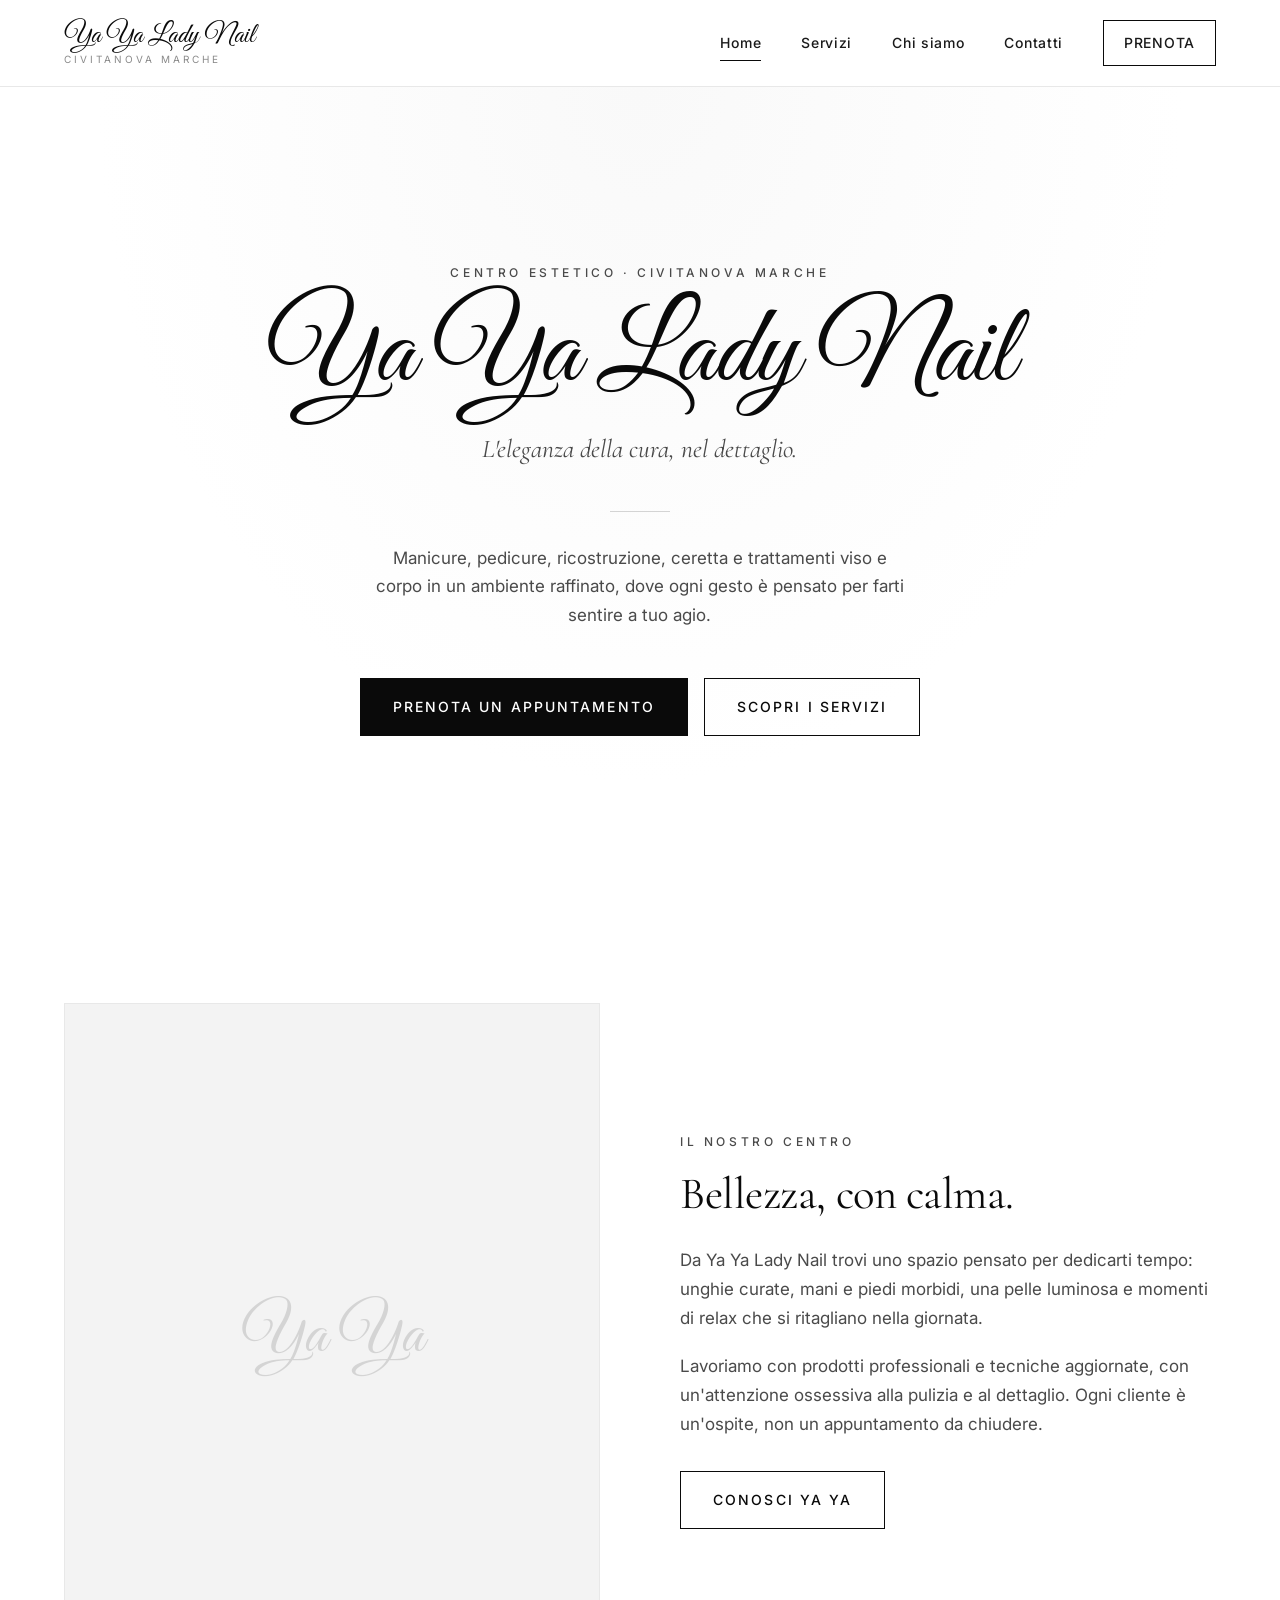
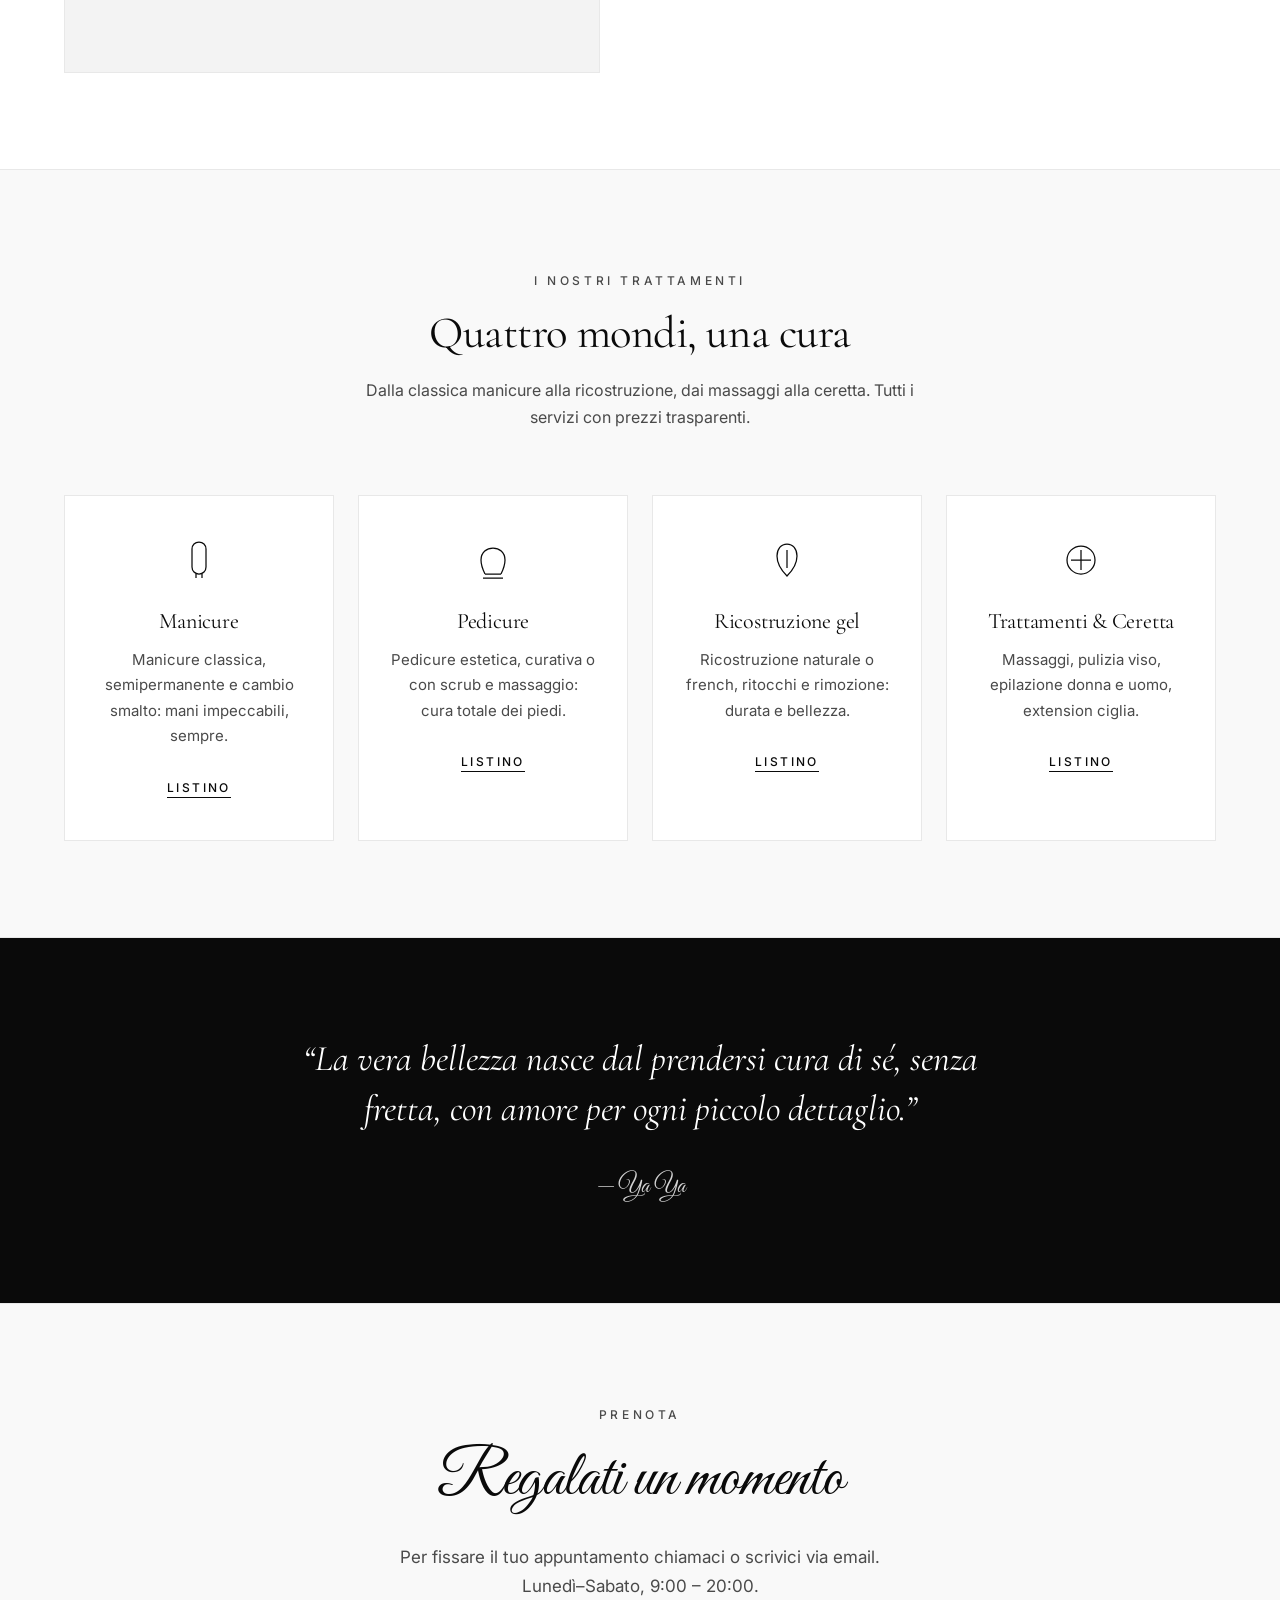
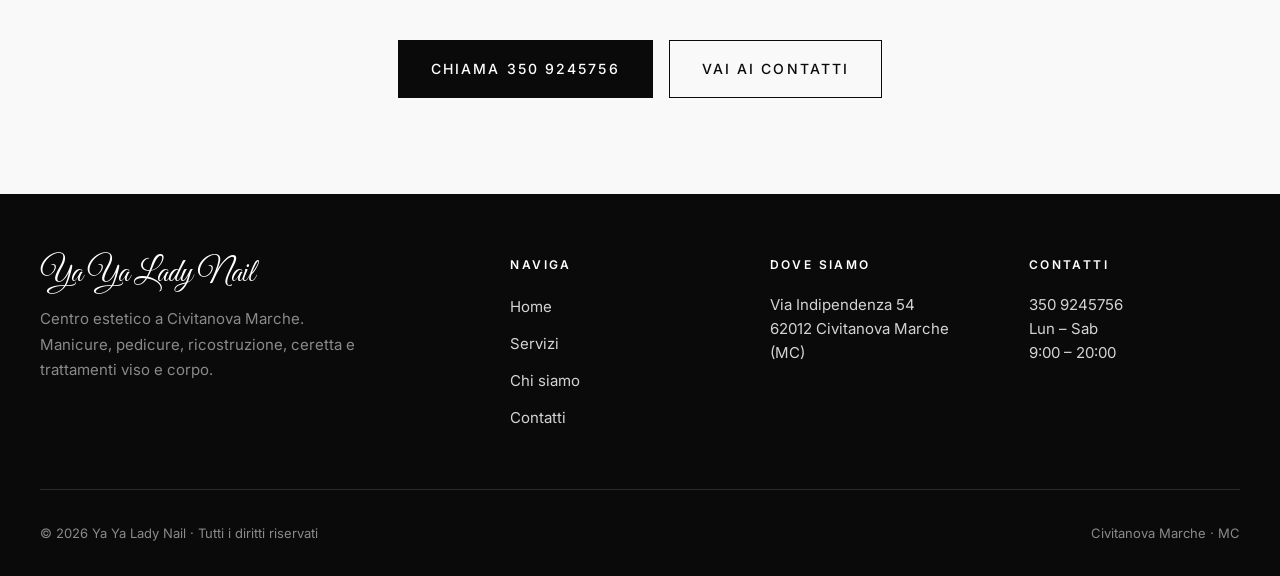
==== yaya/index.html @ e6fd6ee5 "feat: add YaYa Lady Nail multi-page beauty salon website Multi-page site (Home, Servizi, Chi siamo, " ====
<!DOCTYPE html>
<html lang="it">
<head>
<meta charset="UTF-8" />
<meta name="viewport" content="width=device-width, initial-scale=1.0" />
<title>YaYa Lady Nail — Centro Estetico a Civitanova Marche</title>
<meta name="description" content="YaYa Lady Nail è il centro estetico a Civitanova Marche per manicure, pedicure, ricostruzione gel, ceretta e trattamenti viso e corpo. Atmosfera elegante, attenzione ai dettagli." />
<meta name="theme-color" content="#0a0a0a" />
<link rel="preconnect" href="https://fonts.googleapis.com" />
<link rel="preconnect" href="https://fonts.gstatic.com" crossorigin />
<link href="https://fonts.googleapis.com/css2?family=Cormorant+Garamond:ital,wght@0,400;0,500;0,600;1,400&family=Great+Vibes&family=Inter:wght@400;500;600&display=swap" rel="stylesheet" />
<link rel="stylesheet" href="assets/css/style.css" />
</head>
<body>

<header class="site-header">
  <div class="header-inner">
    <a href="index.html" class="brand">
      Ya Ya Lady Nail
      <small>Civitanova Marche</small>
    </a>
    <button class="menu-toggle" aria-label="Apri menu" aria-expanded="false">
      <span></span><span></span><span></span>
    </button>
    <nav class="nav" aria-label="Menu principale">
      <a href="index.html" class="active">Home</a>
      <a href="servizi.html">Servizi</a>
      <a href="chi-siamo.html">Chi siamo</a>
      <a href="contatti.html">Contatti</a>
      <a href="contatti.html#prenota" class="nav-cta">Prenota</a>
    </nav>
  </div>
</header>

<main>

  <section class="hero">
    <div class="hero-content">
      <span class="eyebrow">Centro Estetico · Civitanova Marche</span>
      <h1>Ya Ya Lady Nail</h1>
      <p class="subtitle">L'eleganza della cura, nel dettaglio.</p>
      <div class="hero-divider"></div>
      <p class="lead">
        Manicure, pedicure, ricostruzione, ceretta e trattamenti viso e corpo
        in un ambiente raffinato, dove ogni gesto è pensato per farti sentire
        a tuo agio.
      </p>
      <div class="hero-actions">
        <a href="contatti.html#prenota" class="btn btn-primary">Prenota un appuntamento</a>
        <a href="servizi.html" class="btn btn-outline">Scopri i servizi</a>
      </div>
    </div>
  </section>

  <section class="intro">
    <div class="container">
      <div class="intro-grid">
        <div class="intro-image reveal">
          <span class="placeholder">Ya Ya</span>
        </div>
        <div class="intro-text reveal">
          <span class="eyebrow">Il nostro centro</span>
          <h2>Bellezza, con calma.</h2>
          <p>
            Da Ya Ya Lady Nail trovi uno spazio pensato per dedicarti tempo:
            unghie curate, mani e piedi morbidi, una pelle luminosa e
            momenti di relax che si ritagliano nella giornata.
          </p>
          <p>
            Lavoriamo con prodotti professionali e tecniche aggiornate,
            con un'attenzione ossessiva alla pulizia e al dettaglio. Ogni
            cliente è un'ospite, non un appuntamento da chiudere.
          </p>
          <p style="margin-top: 2rem;">
            <a href="chi-siamo.html" class="btn btn-outline">Conosci Ya Ya</a>
          </p>
        </div>
      </div>
    </div>
  </section>

  <section class="services">
    <div class="container">
      <div class="section-header reveal">
        <span class="eyebrow">I nostri trattamenti</span>
        <h2>Quattro mondi, una cura</h2>
        <p>Dalla classica manicure alla ricostruzione, dai massaggi alla ceretta.
        Tutti i servizi con prezzi trasparenti.</p>
      </div>

      <div class="services-grid">
        <div class="service-card reveal">
          <div class="icon">
            <svg viewBox="0 0 48 48" aria-hidden="true">
              <path d="M24 6c-4 0-7 3-7 7v18c0 4 3 7 7 7s7-3 7-7V13c0-4-3-7-7-7z"/>
              <path d="M21 38v4M27 38v4"/>
            </svg>
          </div>
          <h3>Manicure</h3>
          <p>Manicure classica, semipermanente e cambio smalto: mani impeccabili, sempre.</p>
          <a href="servizi.html#manicure" class="link">Listino</a>
        </div>

        <div class="service-card reveal">
          <div class="icon">
            <svg viewBox="0 0 48 48" aria-hidden="true">
              <path d="M16 38c-2-4-4-8-4-14 0-8 6-12 12-12s12 4 12 12c0 6-2 10-4 14"/>
              <path d="M16 38h16M14 42h20"/>
            </svg>
          </div>
          <h3>Pedicure</h3>
          <p>Pedicure estetica, curativa o con scrub e massaggio: cura totale dei piedi.</p>
          <a href="servizi.html#pedicure" class="link">Listino</a>
        </div>

        <div class="service-card reveal">
          <div class="icon">
            <svg viewBox="0 0 48 48" aria-hidden="true">
              <path d="M24 8c-6 0-10 5-10 12 0 8 4 14 10 20 6-6 10-12 10-20 0-7-4-12-10-12z"/>
              <path d="M24 14v18"/>
            </svg>
          </div>
          <h3>Ricostruzione gel</h3>
          <p>Ricostruzione naturale o french, ritocchi e rimozione: durata e bellezza.</p>
          <a href="servizi.html#ricostruzione" class="link">Listino</a>
        </div>

        <div class="service-card reveal">
          <div class="icon">
            <svg viewBox="0 0 48 48" aria-hidden="true">
              <circle cx="24" cy="24" r="14"/>
              <path d="M24 14v20M14 24h20"/>
            </svg>
          </div>
          <h3>Trattamenti & Ceretta</h3>
          <p>Massaggi, pulizia viso, epilazione donna e uomo, extension ciglia.</p>
          <a href="servizi.html#trattamenti" class="link">Listino</a>
        </div>
      </div>
    </div>
  </section>

  <section class="quote">
    <div class="container-narrow reveal">
      <blockquote>
        &ldquo;La vera bellezza nasce dal prendersi cura di sé,
        senza fretta, con amore per ogni piccolo dettaglio.&rdquo;
      </blockquote>
      <cite>— Ya Ya</cite>
    </div>
  </section>

  <section class="cta-section">
    <div class="container-narrow reveal">
      <span class="eyebrow">Prenota</span>
      <h2>Regalati un momento</h2>
      <p>
        Per fissare il tuo appuntamento chiamaci o scrivici via email.
        Lunedì–Sabato, 9:00 – 20:00.
      </p>
      <div class="hero-actions">
        <a href="tel:+393509245756" class="btn btn-primary">Chiama 350 9245756</a>
        <a href="contatti.html" class="btn btn-outline">Vai ai contatti</a>
      </div>
    </div>
  </section>

</main>

<footer class="site-footer">
  <div class="footer-grid">
    <div class="footer-brand">
      <a href="index.html" class="brand">Ya Ya Lady Nail</a>
      <p>Centro estetico a Civitanova Marche.
      Manicure, pedicure, ricostruzione, ceretta e trattamenti viso e corpo.</p>
    </div>
    <div class="footer-col">
      <h4>Naviga</h4>
      <ul>
        <li><a href="index.html">Home</a></li>
        <li><a href="servizi.html">Servizi</a></li>
        <li><a href="chi-siamo.html">Chi siamo</a></li>
        <li><a href="contatti.html">Contatti</a></li>
      </ul>
    </div>
    <div class="footer-col">
      <h4>Dove siamo</h4>
      <p>Via Indipendenza 54<br />62012 Civitanova Marche (MC)</p>
    </div>
    <div class="footer-col">
      <h4>Contatti</h4>
      <p>
        <a href="tel:+393509245756">350 9245756</a><br />
        Lun – Sab<br />9:00 – 20:00
      </p>
    </div>
  </div>
  <div class="footer-bottom">
    <span>© <span id="year"></span> Ya Ya Lady Nail · Tutti i diritti riservati</span>
    <span>Civitanova Marche · MC</span>
  </div>
</footer>

<script>document.getElementById("year").textContent = new Date().getFullYear();</script>
<script src="assets/js/main.js"></script>
</body>
</html>
---- yaya/assets/css/style.css ----
/* ==========================================================================
   YaYa Lady Nail — minimal black & white theme
   ========================================================================== */

:root {
  --black: #0a0a0a;
  --ink: #1a1a1a;
  --gray-900: #2a2a2a;
  --gray-700: #4a4a4a;
  --gray-500: #8a8a8a;
  --gray-300: #d4d4d4;
  --gray-100: #f3f3f3;
  --gray-50: #f9f9f9;
  --white: #ffffff;
  --line: #e8e8e8;

  --font-serif: "Cormorant Garamond", "Times New Roman", serif;
  --font-sans: "Inter", -apple-system, BlinkMacSystemFont, "Segoe UI", sans-serif;
  --font-script: "Great Vibes", "Allura", cursive;

  --container: 1200px;
  --radius: 2px;
  --transition: 0.3s ease;
}

/* Reset */
*, *::before, *::after {
  box-sizing: border-box;
  margin: 0;
  padding: 0;
}

html {
  scroll-behavior: smooth;
  -webkit-text-size-adjust: 100%;
}

body {
  font-family: var(--font-sans);
  font-size: 16px;
  line-height: 1.7;
  color: var(--ink);
  background: var(--white);
  -webkit-font-smoothing: antialiased;
  -moz-osx-font-smoothing: grayscale;
}

img {
  max-width: 100%;
  height: auto;
  display: block;
}

a {
  color: inherit;
  text-decoration: none;
  transition: opacity var(--transition);
}

a:hover {
  opacity: 0.65;
}

button {
  font-family: inherit;
  cursor: pointer;
  border: none;
  background: none;
}

/* Typography */
h1, h2, h3, h4 {
  font-family: var(--font-serif);
  font-weight: 400;
  line-height: 1.2;
  color: var(--black);
  letter-spacing: -0.01em;
}

h1 { font-size: clamp(2.5rem, 5vw, 4.5rem); }
h2 { font-size: clamp(2rem, 3.5vw, 3rem); }
h3 { font-size: clamp(1.5rem, 2.5vw, 2rem); }
h4 { font-size: 1.25rem; }

p { margin-bottom: 1rem; }

.eyebrow {
  font-family: var(--font-sans);
  font-size: 0.75rem;
  font-weight: 500;
  letter-spacing: 0.3em;
  text-transform: uppercase;
  color: var(--gray-700);
  margin-bottom: 1rem;
  display: inline-block;
}

.script {
  font-family: var(--font-script);
  font-weight: 400;
}

/* Layout */
.container {
  max-width: var(--container);
  margin: 0 auto;
  padding: 0 1.5rem;
}

.container-narrow {
  max-width: 800px;
  margin: 0 auto;
  padding: 0 1.5rem;
}

section {
  padding: 6rem 0;
}

@media (max-width: 768px) {
  section { padding: 4rem 0; }
}

/* Header */
.site-header {
  position: sticky;
  top: 0;
  background: rgba(255, 255, 255, 0.97);
  backdrop-filter: blur(10px);
  -webkit-backdrop-filter: blur(10px);
  border-bottom: 1px solid var(--line);
  z-index: 100;
}

.header-inner {
  display: flex;
  align-items: center;
  justify-content: space-between;
  padding: 1.25rem 1.5rem;
  max-width: var(--container);
  margin: 0 auto;
}

.brand {
  font-family: var(--font-script);
  font-size: 1.75rem;
  line-height: 1;
  color: var(--black);
}

.brand:hover { opacity: 1; }

.brand small {
  display: block;
  font-family: var(--font-sans);
  font-size: 0.625rem;
  letter-spacing: 0.3em;
  text-transform: uppercase;
  color: var(--gray-500);
  margin-top: 0.25rem;
}

.nav {
  display: flex;
  align-items: center;
  gap: 2.5rem;
}

.nav a {
  font-size: 0.875rem;
  font-weight: 500;
  letter-spacing: 0.05em;
  color: var(--ink);
  position: relative;
}

.nav a.active::after {
  content: "";
  position: absolute;
  bottom: -6px;
  left: 0;
  right: 0;
  height: 1px;
  background: var(--black);
}

.nav-cta {
  padding: 0.625rem 1.25rem;
  border: 1px solid var(--black);
  font-size: 0.8125rem;
  letter-spacing: 0.1em;
  text-transform: uppercase;
  transition: all var(--transition);
}

.nav-cta:hover {
  background: var(--black);
  color: var(--white);
  opacity: 1;
}

.menu-toggle {
  display: none;
  width: 28px;
  height: 28px;
  flex-direction: column;
  justify-content: center;
  gap: 5px;
}

.menu-toggle span {
  display: block;
  width: 100%;
  height: 1px;
  background: var(--black);
  transition: transform var(--transition), opacity var(--transition);
}

.menu-toggle.open span:nth-child(1) {
  transform: translateY(6px) rotate(45deg);
}

.menu-toggle.open span:nth-child(2) {
  opacity: 0;
}

.menu-toggle.open span:nth-child(3) {
  transform: translateY(-6px) rotate(-45deg);
}

@media (max-width: 900px) {
  .menu-toggle { display: flex; }

  .nav {
    position: absolute;
    top: 100%;
    left: 0;
    right: 0;
    background: var(--white);
    border-bottom: 1px solid var(--line);
    flex-direction: column;
    align-items: flex-start;
    gap: 1.25rem;
    padding: 2rem 1.5rem;
    transform: translateY(-10px);
    opacity: 0;
    pointer-events: none;
    transition: opacity var(--transition), transform var(--transition);
  }

  .nav.open {
    opacity: 1;
    transform: translateY(0);
    pointer-events: auto;
  }

  .nav a { font-size: 1.125rem; }
  .nav-cta { width: 100%; text-align: center; }
}

/* Buttons */
.btn {
  display: inline-block;
  padding: 1rem 2rem;
  font-size: 0.875rem;
  font-weight: 500;
  letter-spacing: 0.15em;
  text-transform: uppercase;
  text-align: center;
  transition: all var(--transition);
  cursor: pointer;
  border: 1px solid transparent;
}

.btn-primary {
  background: var(--black);
  color: var(--white);
  border-color: var(--black);
}

.btn-primary:hover {
  background: transparent;
  color: var(--black);
  opacity: 1;
}

.btn-outline {
  background: transparent;
  color: var(--black);
  border-color: var(--black);
}

.btn-outline:hover {
  background: var(--black);
  color: var(--white);
  opacity: 1;
}

/* Hero */
.hero {
  min-height: calc(100vh - 80px);
  display: flex;
  align-items: center;
  text-align: center;
  padding: 6rem 1.5rem;
  background:
    radial-gradient(ellipse at top, var(--gray-50), transparent 60%),
    var(--white);
  position: relative;
  overflow: hidden;
}

.hero-content {
  max-width: 760px;
  margin: 0 auto;
  position: relative;
  z-index: 2;
}

.hero h1 {
  font-family: var(--font-script);
  font-size: clamp(3.5rem, 9vw, 7rem);
  line-height: 1;
  margin-bottom: 1rem;
}

.hero .subtitle {
  font-family: var(--font-serif);
  font-size: clamp(1.25rem, 2vw, 1.75rem);
  font-style: italic;
  color: var(--gray-700);
  margin-bottom: 2.5rem;
}

.hero .lead {
  font-size: 1.0625rem;
  color: var(--gray-700);
  max-width: 540px;
  margin: 0 auto 3rem;
}

.hero-actions {
  display: flex;
  gap: 1rem;
  justify-content: center;
  flex-wrap: wrap;
}

.hero-divider {
  width: 60px;
  height: 1px;
  background: var(--gray-300);
  margin: 2rem auto;
}

/* Page header (interior pages) */
.page-header {
  padding: 6rem 1.5rem 3rem;
  text-align: center;
  background: var(--gray-50);
  border-bottom: 1px solid var(--line);
}

.page-header h1 {
  font-family: var(--font-serif);
  font-size: clamp(2.5rem, 5vw, 4rem);
  margin-bottom: 0.75rem;
}

.page-header p {
  color: var(--gray-700);
  max-width: 600px;
  margin: 0 auto;
  font-size: 1.0625rem;
}

/* Section header */
.section-header {
  text-align: center;
  margin-bottom: 4rem;
}

.section-header h2 {
  margin-bottom: 1rem;
}

.section-header p {
  color: var(--gray-700);
  max-width: 600px;
  margin: 0 auto;
}

/* Intro section */
.intro {
  background: var(--white);
}

.intro-grid {
  display: grid;
  grid-template-columns: 1fr 1fr;
  gap: 5rem;
  align-items: center;
}

@media (max-width: 900px) {
  .intro-grid { grid-template-columns: 1fr; gap: 3rem; }
}

.intro-image {
  aspect-ratio: 4 / 5;
  background: var(--gray-100);
  border: 1px solid var(--line);
  position: relative;
  display: flex;
  align-items: center;
  justify-content: center;
}

.intro-image .placeholder {
  font-family: var(--font-script);
  font-size: 4rem;
  color: var(--gray-300);
}

.intro-text h2 {
  margin-bottom: 1.5rem;
}

.intro-text p {
  color: var(--gray-700);
  font-size: 1.0625rem;
  margin-bottom: 1.25rem;
}

/* Services preview cards */
.services {
  background: var(--gray-50);
  border-top: 1px solid var(--line);
  border-bottom: 1px solid var(--line);
}

.services-grid {
  display: grid;
  grid-template-columns: repeat(auto-fit, minmax(240px, 1fr));
  gap: 1.5rem;
}

.service-card {
  background: var(--white);
  border: 1px solid var(--line);
  padding: 2.5rem 2rem;
  text-align: center;
  transition: transform var(--transition), border-color var(--transition);
}

.service-card:hover {
  transform: translateY(-4px);
  border-color: var(--gray-700);
}

.service-card .icon {
  width: 48px;
  height: 48px;
  margin: 0 auto 1.5rem;
  display: flex;
  align-items: center;
  justify-content: center;
}

.service-card .icon svg {
  width: 100%;
  height: 100%;
  stroke: var(--black);
  fill: none;
  stroke-width: 1.25;
}

.service-card h3 {
  font-size: 1.375rem;
  margin-bottom: 0.75rem;
}

.service-card p {
  color: var(--gray-700);
  font-size: 0.9375rem;
  margin-bottom: 1.5rem;
}

.service-card .link {
  font-size: 0.75rem;
  letter-spacing: 0.2em;
  text-transform: uppercase;
  color: var(--black);
  font-weight: 500;
  border-bottom: 1px solid var(--black);
  padding-bottom: 2px;
}

/* Listino servizi (price list) */
.price-list {
  background: var(--white);
}

.price-section {
  margin-bottom: 4rem;
}

.price-section:last-child {
  margin-bottom: 0;
}

.price-section h2 {
  font-size: 1.75rem;
  letter-spacing: 0.05em;
  text-transform: uppercase;
  font-weight: 400;
  margin-bottom: 0.5rem;
  padding-bottom: 1rem;
  border-bottom: 1px solid var(--line);
}

.price-section .section-note {
  color: var(--gray-500);
  font-size: 0.875rem;
  font-style: italic;
  margin-bottom: 2rem;
}

.price-row {
  display: flex;
  justify-content: space-between;
  align-items: baseline;
  padding: 1rem 0;
  border-bottom: 1px dotted var(--gray-300);
  gap: 1rem;
}

.price-row:last-child {
  border-bottom: none;
}

.price-row .name {
  flex: 1;
  font-size: 1rem;
  color: var(--ink);
}

.price-row .name small {
  display: block;
  color: var(--gray-500);
  font-size: 0.8125rem;
  margin-top: 0.125rem;
}

.price-row .duration {
  color: var(--gray-500);
  font-size: 0.875rem;
  white-space: nowrap;
  margin: 0 1.5rem;
}

.price-row .price {
  font-family: var(--font-serif);
  font-size: 1.25rem;
  color: var(--black);
  white-space: nowrap;
}

@media (max-width: 600px) {
  .price-row {
    flex-wrap: wrap;
  }
  .price-row .duration {
    margin: 0;
    width: 100%;
    order: 3;
  }
}

.disclaimer {
  margin-top: 3rem;
  padding: 1.75rem 2rem;
  background: var(--gray-50);
  border-left: 2px solid var(--black);
  color: var(--gray-700);
  font-style: italic;
  font-size: 0.9375rem;
}

/* Listino navigation pills */
.listino-nav {
  display: flex;
  flex-wrap: wrap;
  justify-content: center;
  gap: 0.5rem;
  margin-bottom: 4rem;
  padding-bottom: 2rem;
  border-bottom: 1px solid var(--line);
}

.listino-nav a {
  padding: 0.5rem 1rem;
  font-size: 0.8125rem;
  letter-spacing: 0.1em;
  text-transform: uppercase;
  border: 1px solid var(--line);
  transition: all var(--transition);
}

.listino-nav a:hover {
  background: var(--black);
  color: var(--white);
  border-color: var(--black);
  opacity: 1;
}

/* Quote / values */
.quote {
  background: var(--black);
  color: var(--white);
  text-align: center;
  padding: 6rem 1.5rem;
}

.quote blockquote {
  font-family: var(--font-serif);
  font-style: italic;
  font-size: clamp(1.5rem, 3vw, 2.25rem);
  line-height: 1.4;
  max-width: 800px;
  margin: 0 auto 2rem;
}

.quote cite {
  font-family: var(--font-script);
  font-size: 1.5rem;
  font-style: normal;
  color: var(--gray-300);
}

/* Contact section */
.contact-grid {
  display: grid;
  grid-template-columns: 1fr 1fr;
  gap: 4rem;
}

@media (max-width: 900px) {
  .contact-grid { grid-template-columns: 1fr; gap: 3rem; }
}

.contact-info h3 {
  font-size: 1.375rem;
  margin-bottom: 0.5rem;
  margin-top: 2rem;
}

.contact-info h3:first-child { margin-top: 0; }

.contact-info p,
.contact-info a {
  color: var(--gray-700);
  font-size: 1.0625rem;
  line-height: 1.7;
}

.contact-info a {
  border-bottom: 1px solid var(--gray-300);
  transition: border-color var(--transition);
}

.contact-info a:hover {
  border-color: var(--black);
  opacity: 1;
}

.hours-list {
  list-style: none;
}

.hours-list li {
  display: flex;
  justify-content: space-between;
  padding: 0.5rem 0;
  border-bottom: 1px dotted var(--gray-300);
  color: var(--gray-700);
}

.hours-list li.closed {
  color: var(--gray-500);
}

.hours-list li:last-child { border-bottom: none; }

.map-embed {
  width: 100%;
  height: 100%;
  min-height: 420px;
  border: 1px solid var(--line);
  filter: grayscale(100%) contrast(1.05);
  transition: filter var(--transition);
}

.map-embed:hover {
  filter: grayscale(0%) contrast(1);
}

.contact-cta-box {
  background: var(--gray-50);
  border: 1px solid var(--line);
  padding: 2.5rem;
  text-align: center;
  margin-top: 3rem;
}

.contact-cta-box h3 {
  margin-bottom: 1rem;
}

.contact-cta-box p {
  color: var(--gray-700);
  margin-bottom: 1.5rem;
}

.contact-cta-box .btn-row {
  display: flex;
  gap: 1rem;
  justify-content: center;
  flex-wrap: wrap;
}

/* About */
.about-content {
  max-width: 760px;
  margin: 0 auto;
}

.about-content p {
  color: var(--gray-700);
  font-size: 1.0625rem;
  margin-bottom: 1.5rem;
}

.about-content p.lead {
  font-family: var(--font-serif);
  font-style: italic;
  font-size: 1.5rem;
  line-height: 1.5;
  color: var(--ink);
  margin: 2.5rem 0;
  padding: 0 1.5rem;
  border-left: 2px solid var(--black);
}

.values-grid {
  display: grid;
  grid-template-columns: repeat(auto-fit, minmax(220px, 1fr));
  gap: 2rem;
  margin-top: 4rem;
  padding-top: 4rem;
  border-top: 1px solid var(--line);
}

.value-item {
  text-align: center;
}

.value-item .num {
  font-family: var(--font-script);
  font-size: 3rem;
  color: var(--gray-300);
  line-height: 1;
  margin-bottom: 0.5rem;
}

.value-item h4 {
  margin-bottom: 0.5rem;
  letter-spacing: 0.05em;
  text-transform: uppercase;
  font-size: 1rem;
  font-family: var(--font-sans);
  font-weight: 500;
}

.value-item p {
  color: var(--gray-700);
  font-size: 0.9375rem;
}

/* CTA section */
.cta-section {
  background: var(--gray-50);
  text-align: center;
  border-top: 1px solid var(--line);
}

.cta-section h2 {
  font-family: var(--font-script);
  font-size: clamp(2.5rem, 5vw, 4rem);
  margin-bottom: 1.5rem;
}

.cta-section p {
  color: var(--gray-700);
  max-width: 540px;
  margin: 0 auto 2.5rem;
  font-size: 1.0625rem;
}

/* Footer */
.site-footer {
  background: var(--black);
  color: var(--gray-300);
  padding: 4rem 1.5rem 2rem;
}

.footer-grid {
  max-width: var(--container);
  margin: 0 auto;
  display: grid;
  grid-template-columns: 2fr 1fr 1fr 1fr;
  gap: 3rem;
  padding-bottom: 3rem;
  border-bottom: 1px solid var(--gray-900);
}

@media (max-width: 800px) {
  .footer-grid {
    grid-template-columns: 1fr 1fr;
    gap: 2.5rem;
  }
}

@media (max-width: 500px) {
  .footer-grid { grid-template-columns: 1fr; }
}

.footer-brand .brand {
  color: var(--white);
  font-size: 2rem;
}

.footer-brand p {
  color: var(--gray-500);
  font-size: 0.9375rem;
  margin-top: 1rem;
  max-width: 320px;
}

.footer-col h4 {
  color: var(--white);
  font-family: var(--font-sans);
  font-size: 0.75rem;
  letter-spacing: 0.2em;
  text-transform: uppercase;
  font-weight: 600;
  margin-bottom: 1.25rem;
}

.footer-col ul {
  list-style: none;
}

.footer-col li {
  margin-bottom: 0.625rem;
}

.footer-col a,
.footer-col p {
  color: var(--gray-300);
  font-size: 0.9375rem;
  line-height: 1.6;
}

.footer-col a:hover {
  color: var(--white);
  opacity: 1;
}

.footer-bottom {
  max-width: var(--container);
  margin: 2rem auto 0;
  display: flex;
  justify-content: space-between;
  align-items: center;
  flex-wrap: wrap;
  gap: 1rem;
  font-size: 0.8125rem;
  color: var(--gray-500);
}

/* Reveal animation */
.reveal {
  opacity: 0;
  transform: translateY(20px);
  transition: opacity 0.8s ease, transform 0.8s ease;
}

.reveal.visible {
  opacity: 1;
  transform: translateY(0);
}

@media (prefers-reduced-motion: reduce) {
  *, *::before, *::after {
    animation-duration: 0.01ms !important;
    transition-duration: 0.01ms !important;
  }
  .reveal { opacity: 1; transform: none; }
}
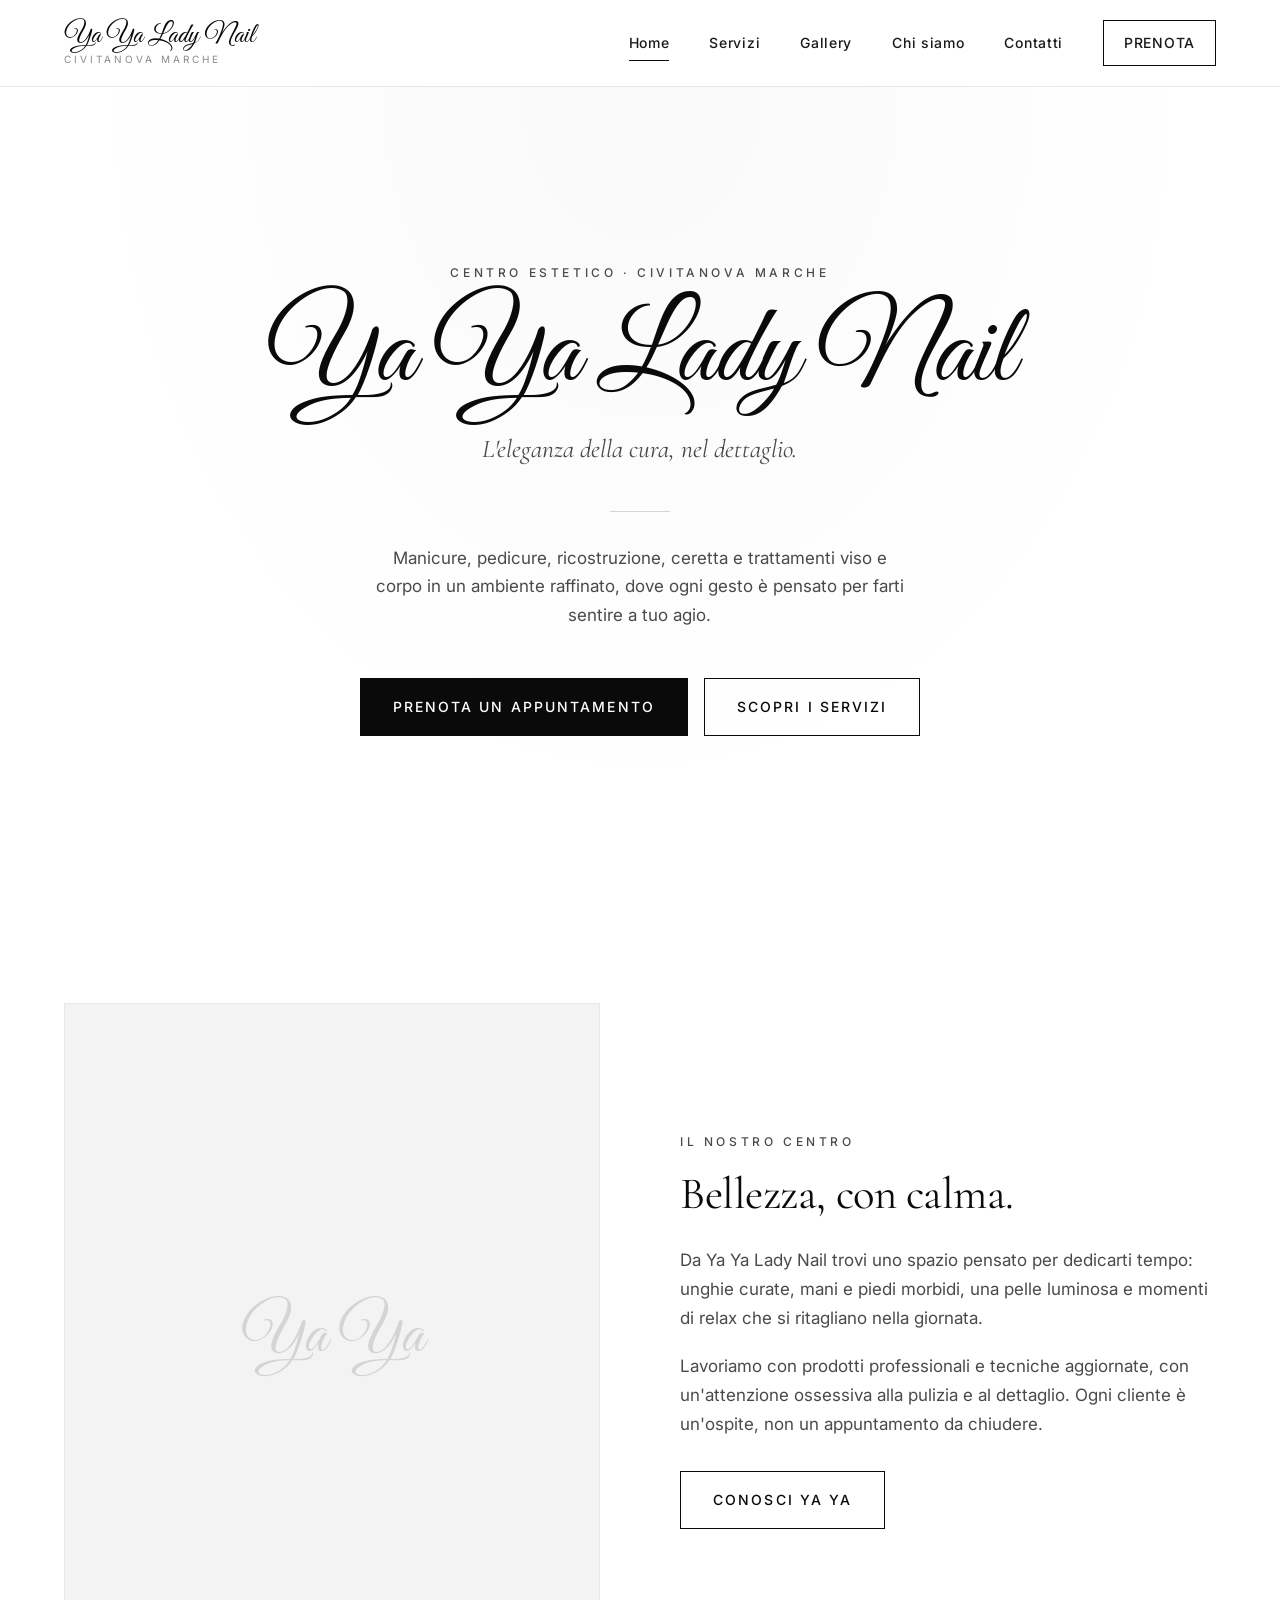
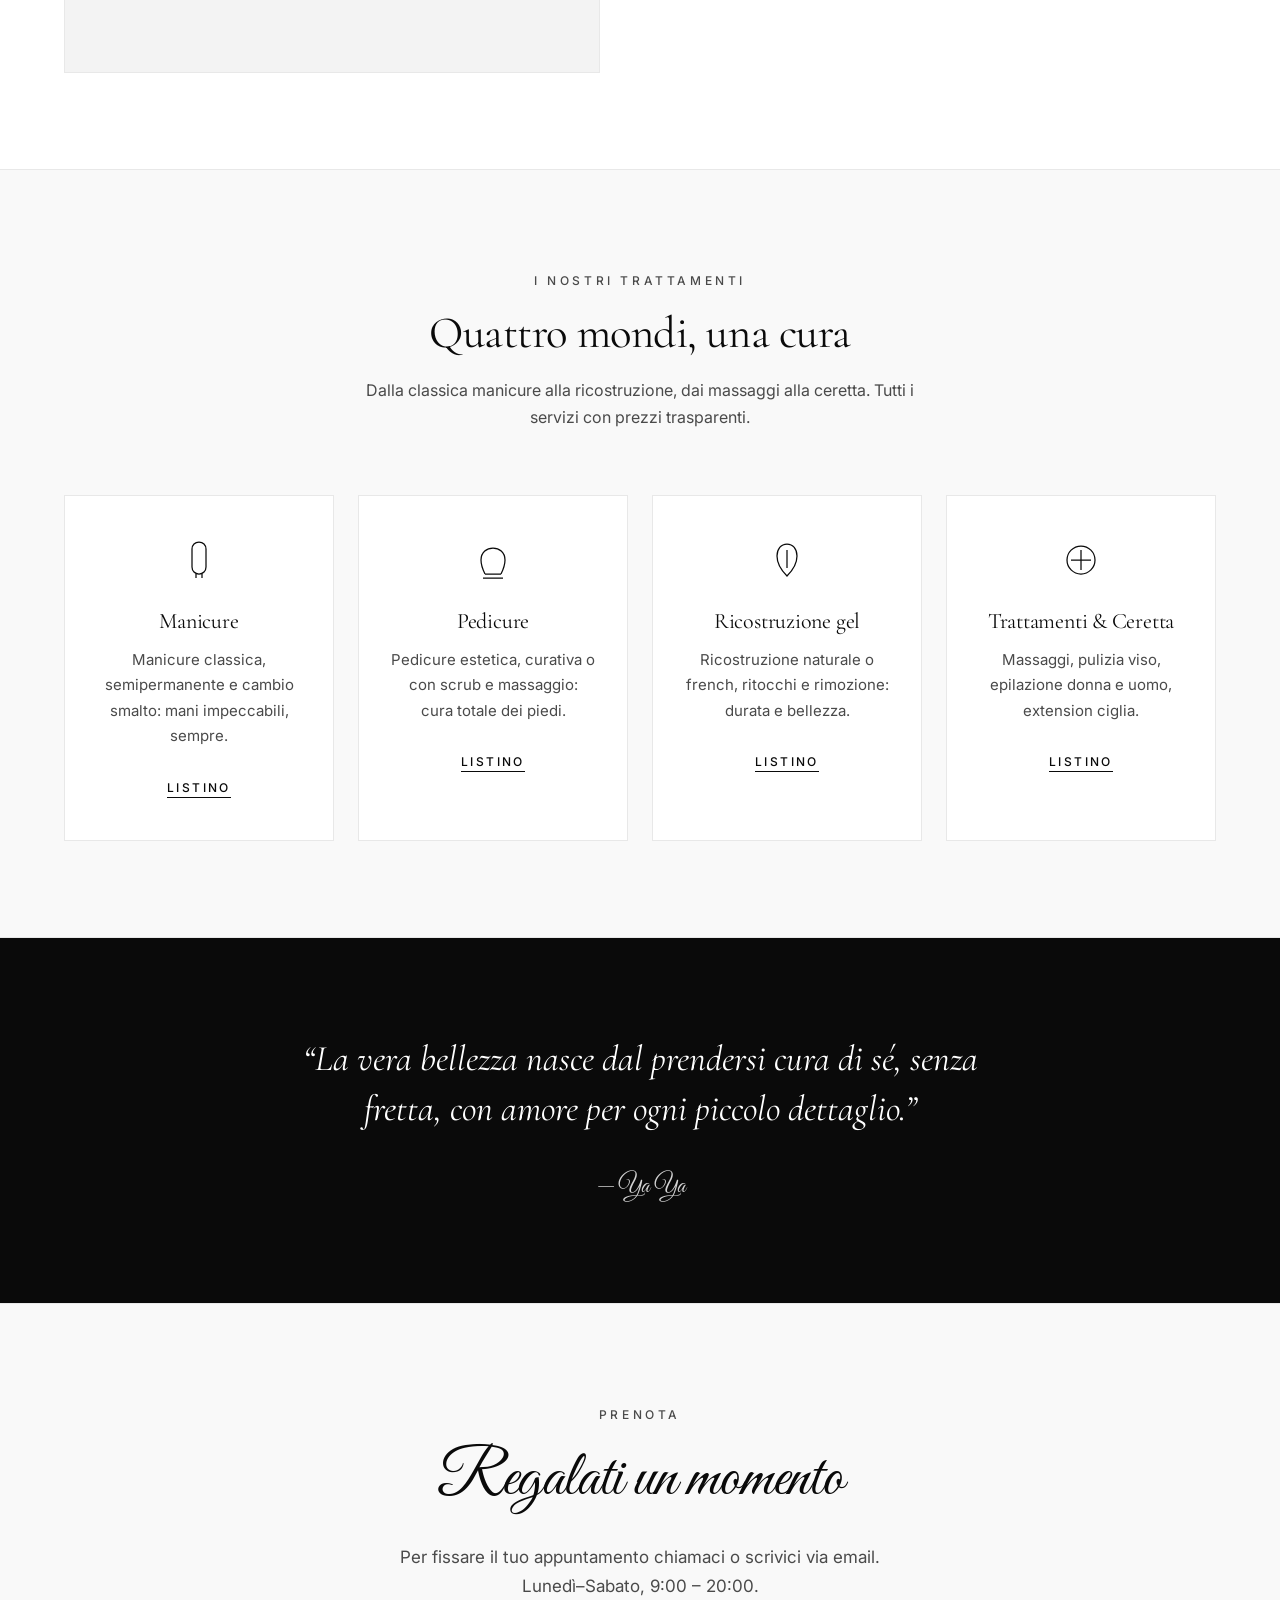
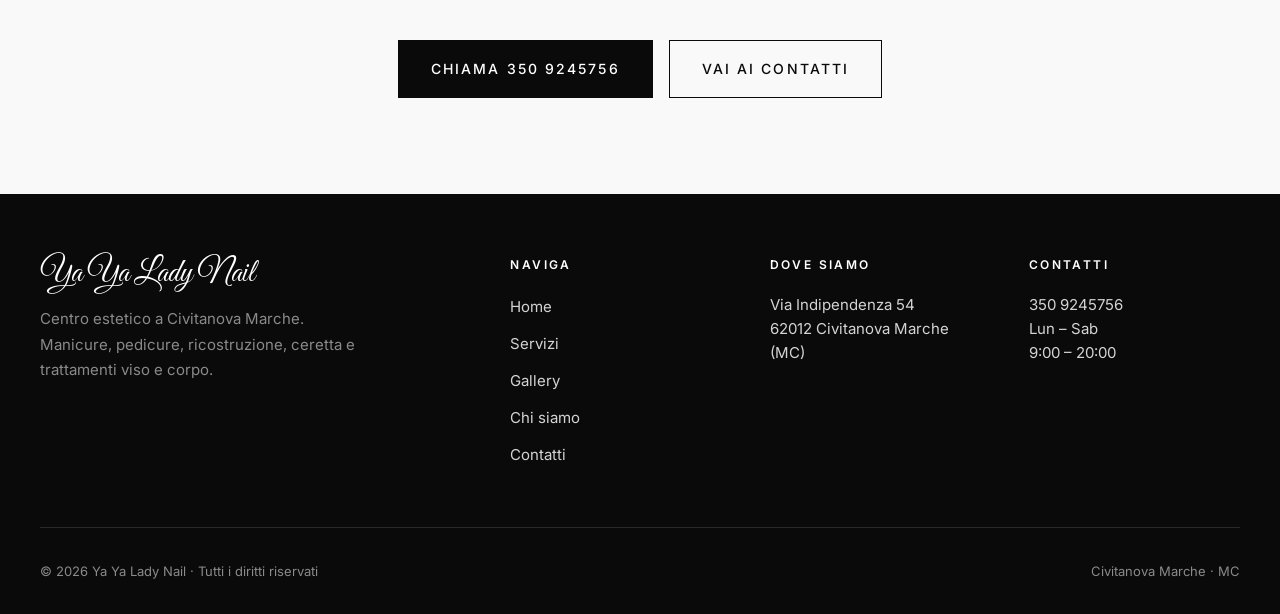
==== commit c82a5c46: "feat(yaya): aggiunge pagina Gallery con filtri categoria e lightbox - Nuova pagina yaya/gallery.html" ====
--- a/yaya/index.html
+++ b/yaya/index.html
@@ -25,6 +25,7 @@
     <nav class="nav" aria-label="Menu principale">
       <a href="index.html" class="active">Home</a>
       <a href="servizi.html">Servizi</a>
+      <a href="gallery.html">Gallery</a>
       <a href="chi-siamo.html">Chi siamo</a>
       <a href="contatti.html">Contatti</a>
       <a href="contatti.html#prenota" class="nav-cta">Prenota</a>
@@ -179,6 +180,7 @@
       <ul>
         <li><a href="index.html">Home</a></li>
         <li><a href="servizi.html">Servizi</a></li>
+        <li><a href="gallery.html">Gallery</a></li>
         <li><a href="chi-siamo.html">Chi siamo</a></li>
         <li><a href="contatti.html">Contatti</a></li>
       </ul>
--- a/yaya/assets/css/style.css
+++ b/yaya/assets/css/style.css
@@ -889,6 +889,226 @@
   color: var(--gray-500);
 }
 
+/* Gallery */
+.gallery-section { padding: 5rem 0 6rem; }
+
+.gallery-filters {
+  display: flex;
+  flex-wrap: wrap;
+  justify-content: center;
+  gap: 0.5rem;
+  margin-bottom: 3rem;
+  padding-bottom: 2rem;
+  border-bottom: 1px solid var(--line);
+}
+
+.gf-btn {
+  padding: 0.55rem 1.25rem;
+  font-size: 0.8125rem;
+  font-weight: 500;
+  letter-spacing: 0.15em;
+  text-transform: uppercase;
+  color: var(--ink);
+  background: transparent;
+  border: 1px solid var(--line);
+  transition: all var(--transition);
+}
+
+.gf-btn:hover {
+  border-color: var(--gray-700);
+}
+
+.gf-btn.active {
+  background: var(--black);
+  color: var(--white);
+  border-color: var(--black);
+}
+
+.gallery-grid {
+  display: grid;
+  grid-template-columns: repeat(3, 1fr);
+  gap: 1rem;
+}
+
+@media (max-width: 900px) {
+  .gallery-grid { grid-template-columns: repeat(2, 1fr); }
+}
+
+@media (max-width: 520px) {
+  .gallery-grid { grid-template-columns: 1fr; gap: 0.75rem; }
+}
+
+.gallery-item {
+  position: relative;
+  display: block;
+  aspect-ratio: 1 / 1;
+  overflow: hidden;
+  background: var(--gray-100);
+  border: 1px solid var(--line);
+}
+
+.gallery-item.is-hidden { display: none; }
+
+.gallery-item img {
+  width: 100%;
+  height: 100%;
+  object-fit: cover;
+  transition: transform 0.6s ease, opacity var(--transition);
+}
+
+.gallery-item:hover img {
+  transform: scale(1.04);
+  opacity: 0.92;
+}
+
+.gallery-item:hover { opacity: 1; }
+
+.gallery-item::after {
+  content: "";
+  position: absolute;
+  inset: 0;
+  background: linear-gradient(180deg, transparent 60%, rgba(0,0,0,0.45));
+  opacity: 0;
+  transition: opacity var(--transition);
+  pointer-events: none;
+}
+
+.gallery-item:hover::after { opacity: 1; }
+
+/* Fallback (mostrato quando l'immagine non esiste) */
+.gi-fallback {
+  position: absolute;
+  inset: 0;
+  display: none;
+  flex-direction: column;
+  align-items: center;
+  justify-content: center;
+  gap: 0.5rem;
+  background:
+    repeating-linear-gradient(45deg, var(--gray-50) 0 12px, var(--gray-100) 12px 24px);
+  color: var(--gray-500);
+  font-size: 0.75rem;
+  letter-spacing: 0.15em;
+  text-transform: uppercase;
+  text-align: center;
+  padding: 1rem;
+}
+
+.gi-fallback em {
+  font-family: var(--font-script);
+  font-style: normal;
+  font-size: 1.75rem;
+  letter-spacing: 0;
+  color: var(--gray-700);
+  text-transform: none;
+}
+
+.gi-fallback span {
+  font-family: monospace;
+  font-size: 0.6875rem;
+  letter-spacing: 0.05em;
+  color: var(--gray-500);
+  text-transform: none;
+}
+
+.gallery-item.img-missing img { display: none; }
+.gallery-item.img-missing .gi-fallback { display: flex; }
+
+.gallery-empty {
+  text-align: center;
+  color: var(--gray-500);
+  font-style: italic;
+  padding: 3rem 0;
+}
+
+/* Lightbox */
+.lightbox {
+  position: fixed;
+  inset: 0;
+  background: rgba(10, 10, 10, 0.94);
+  z-index: 1000;
+  display: flex;
+  align-items: center;
+  justify-content: center;
+  padding: 2rem;
+  opacity: 0;
+  transition: opacity 0.25s ease;
+}
+
+.lightbox[hidden] { display: none; }
+
+.lightbox.open { opacity: 1; }
+
+.lb-figure {
+  max-width: min(1100px, 95vw);
+  max-height: 88vh;
+  display: flex;
+  flex-direction: column;
+  align-items: center;
+  gap: 1rem;
+}
+
+.lb-figure img {
+  max-width: 100%;
+  max-height: 80vh;
+  width: auto;
+  height: auto;
+  object-fit: contain;
+  background: var(--ink);
+}
+
+.lb-figure figcaption {
+  color: var(--gray-300);
+  font-family: var(--font-serif);
+  font-size: 1.125rem;
+  font-style: italic;
+  text-align: center;
+}
+
+.lb-close,
+.lb-nav {
+  position: absolute;
+  background: rgba(255, 255, 255, 0.08);
+  color: var(--white);
+  border: 1px solid rgba(255, 255, 255, 0.18);
+  font-family: var(--font-serif);
+  line-height: 1;
+  transition: background var(--transition);
+}
+
+.lb-close:hover,
+.lb-nav:hover {
+  background: rgba(255, 255, 255, 0.18);
+}
+
+.lb-close {
+  top: 1.25rem;
+  right: 1.25rem;
+  width: 44px;
+  height: 44px;
+  font-size: 1.75rem;
+  border-radius: 50%;
+}
+
+.lb-nav {
+  top: 50%;
+  transform: translateY(-50%);
+  width: 52px;
+  height: 52px;
+  font-size: 2.25rem;
+  border-radius: 50%;
+}
+
+.lb-prev { left: 1.5rem; }
+.lb-next { right: 1.5rem; }
+
+@media (max-width: 600px) {
+  .lb-nav { width: 40px; height: 40px; font-size: 1.75rem; }
+  .lb-prev { left: 0.75rem; }
+  .lb-next { right: 0.75rem; }
+  .lb-close { top: 0.75rem; right: 0.75rem; width: 38px; height: 38px; font-size: 1.5rem; }
+}
+
 /* Reveal animation */
 .reveal {
   opacity: 0;
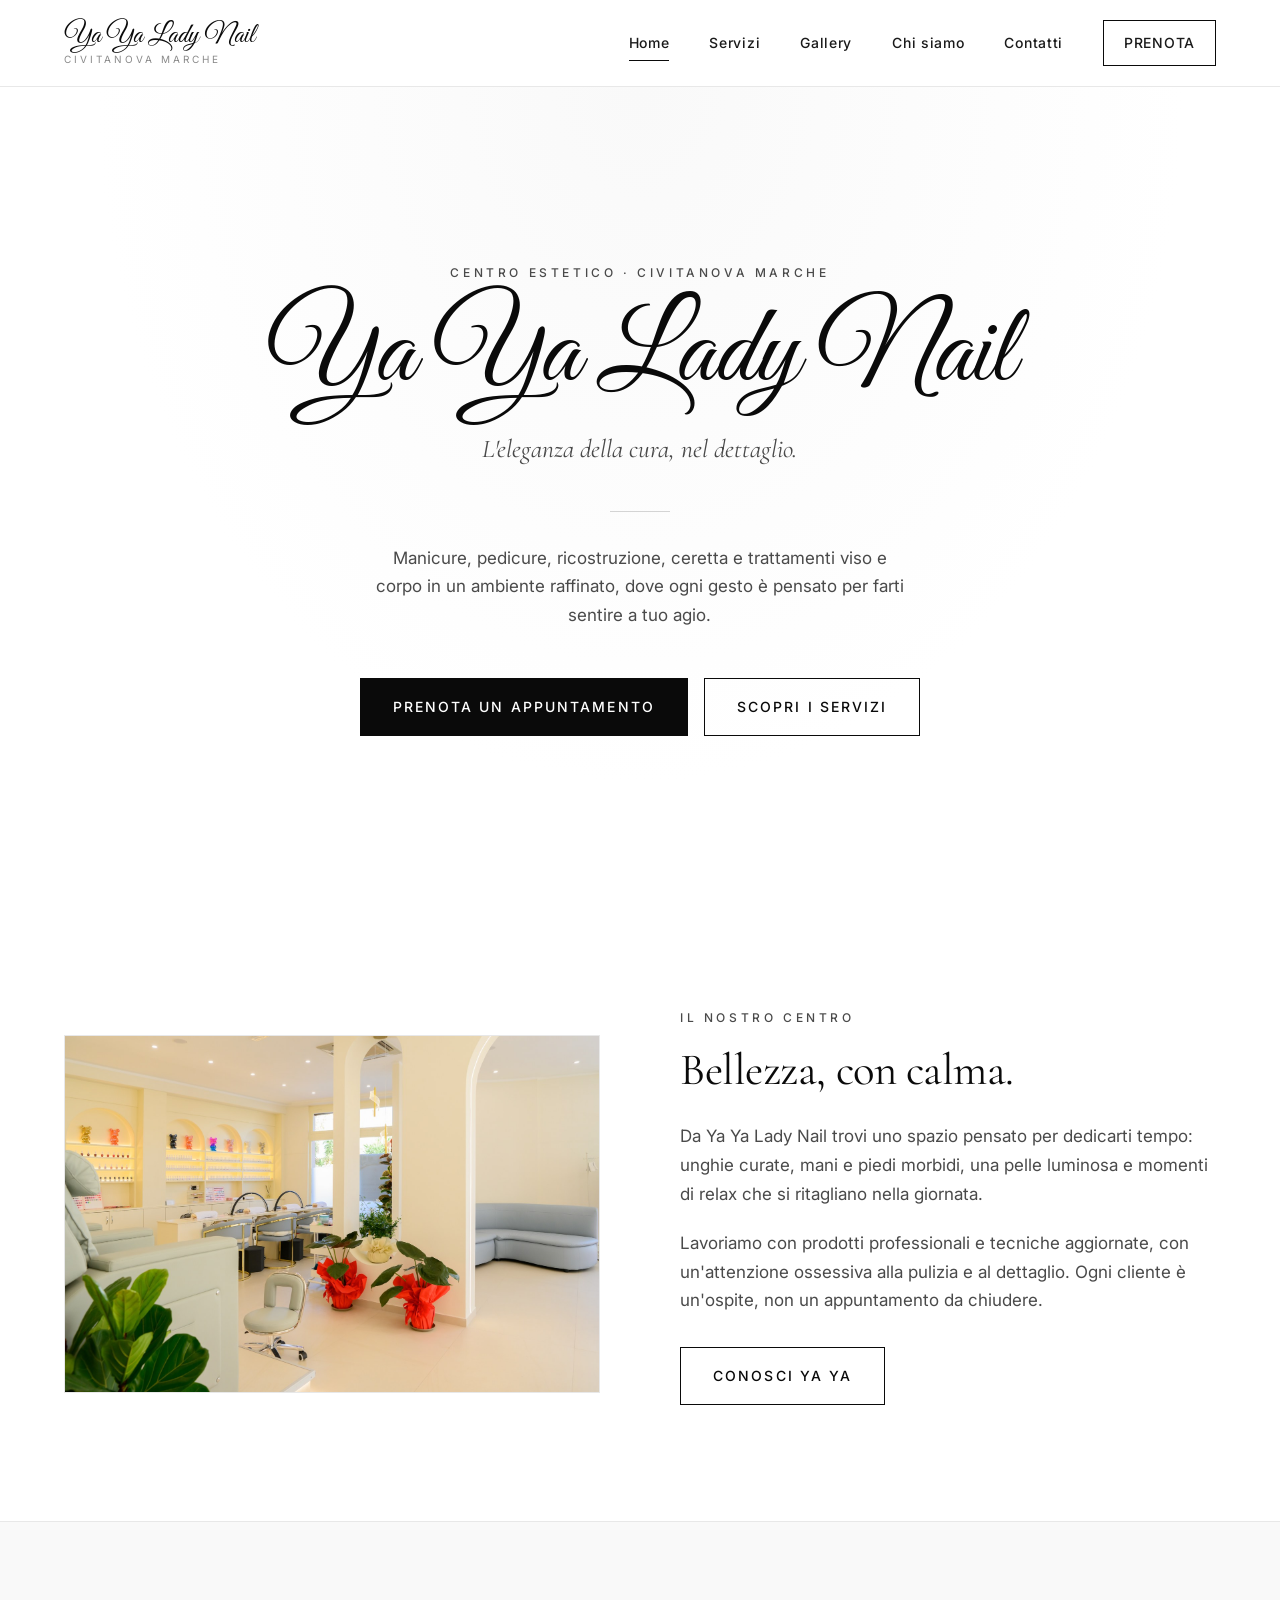
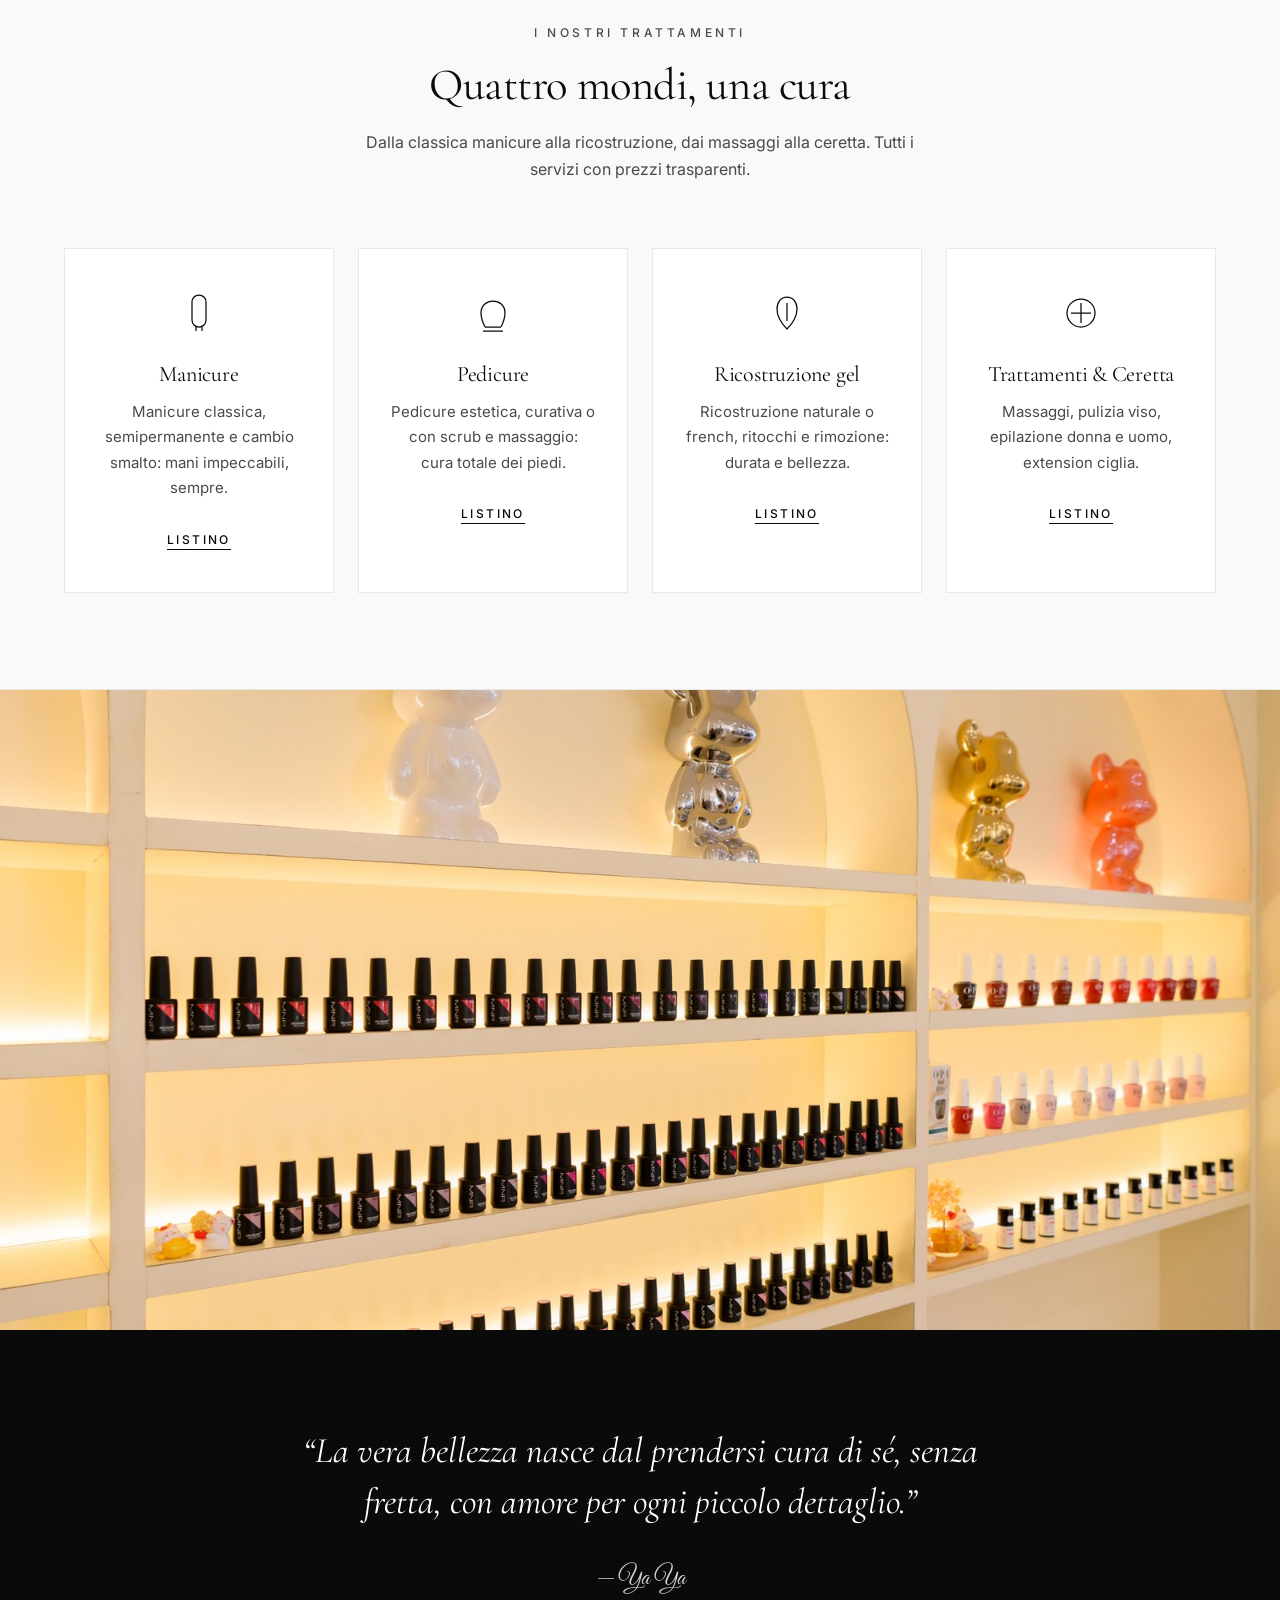
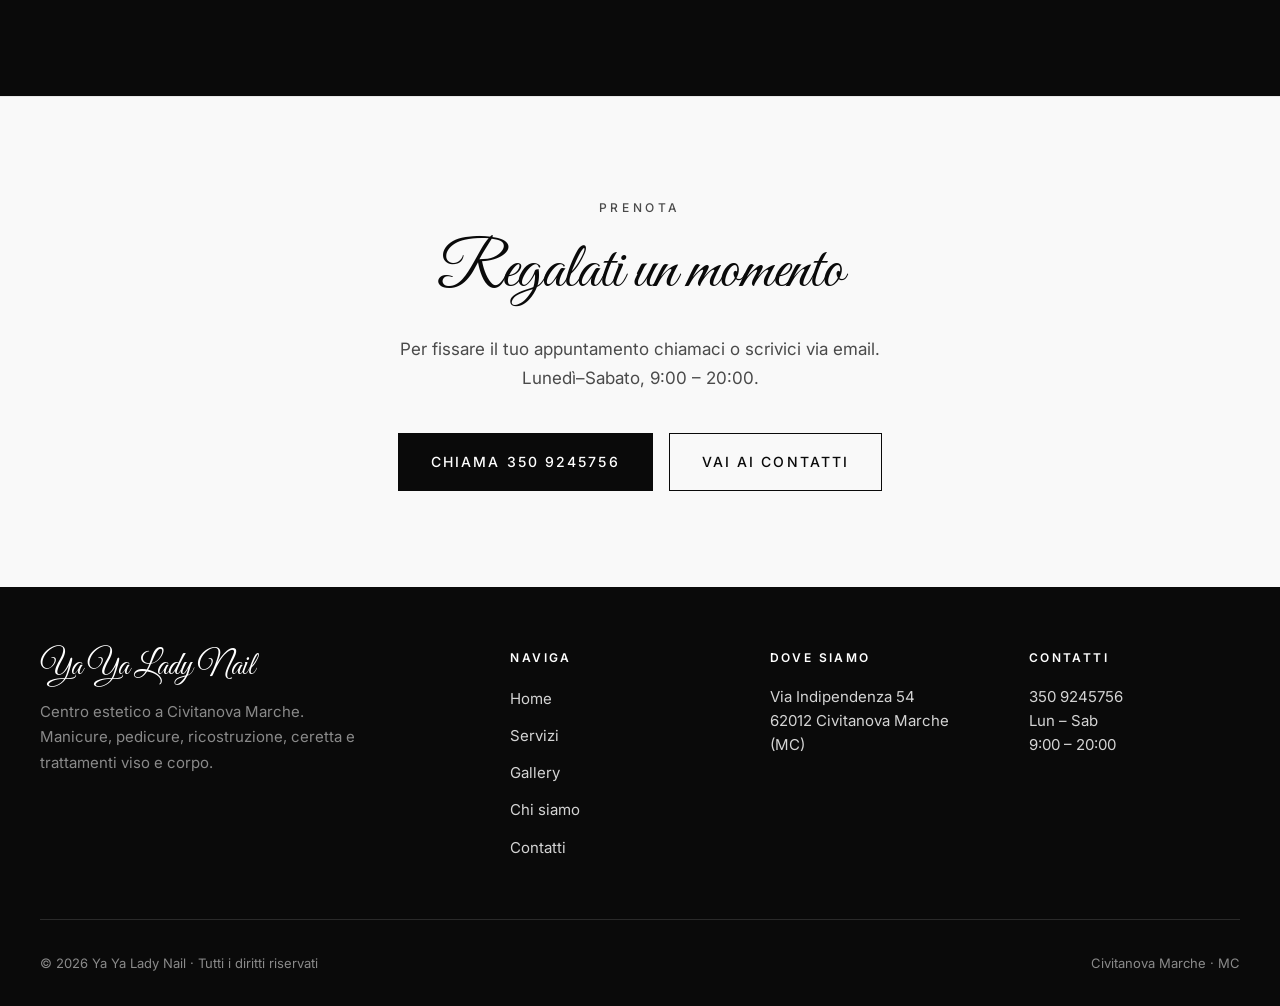
==== commit 9278682f: "feat(yaya): integra 29 foto reali su tutto il sito - Gallery: 22 foto verticali 3:4 (900x1200), grig" ====
--- a/yaya/index.html
+++ b/yaya/index.html
@@ -57,7 +57,7 @@
     <div class="container">
       <div class="intro-grid">
         <div class="intro-image reveal">
-          <span class="placeholder">Ya Ya</span>
+          <img src="assets/img/home-01.jpg" alt="Centro estetico Ya Ya Lady Nail a Civitanova Marche" loading="lazy" />
         </div>
         <div class="intro-text reveal">
           <span class="eyebrow">Il nostro centro</span>
@@ -141,6 +141,10 @@
     </div>
   </section>
 
+  <div class="image-banner reveal">
+    <img src="assets/img/home-02.jpg" alt="Dettagli del centro estetico Ya Ya Lady Nail" loading="lazy" />
+  </div>
+
   <section class="quote">
     <div class="container-narrow reveal">
       <blockquote>
--- a/yaya/assets/css/style.css
+++ b/yaya/assets/css/style.css
@@ -407,19 +407,89 @@
 }
 
 .intro-image {
-  aspect-ratio: 4 / 5;
+  aspect-ratio: 3 / 2;
   background: var(--gray-100);
   border: 1px solid var(--line);
   position: relative;
   display: flex;
   align-items: center;
   justify-content: center;
+  overflow: hidden;
+}
+
+.intro-image img {
+  width: 100%;
+  height: 100%;
+  object-fit: cover;
+  display: block;
 }
 
 .intro-image .placeholder {
   font-family: var(--font-script);
   font-size: 4rem;
   color: var(--gray-300);
+}
+
+/* Banner / Wide image bands */
+.image-banner {
+  width: 100%;
+  aspect-ratio: 16 / 8;
+  overflow: hidden;
+  background: var(--gray-100);
+}
+
+.image-banner img {
+  width: 100%;
+  height: 100%;
+  object-fit: cover;
+  display: block;
+}
+
+@media (max-width: 700px) {
+  .image-banner { aspect-ratio: 4 / 3; }
+}
+
+/* Page-header with background image */
+.page-header.has-bg {
+  position: relative;
+  color: var(--white);
+  border-bottom: none;
+  padding: 8rem 1.5rem 6rem;
+  background-color: var(--ink);
+  background-blend-mode: multiply;
+  background-size: cover;
+  background-position: center;
+  background-image: linear-gradient(180deg, rgba(10,10,10,0.45), rgba(10,10,10,0.65));
+}
+
+.page-header.has-bg h1 { color: var(--white); }
+.page-header.has-bg p { color: var(--gray-300); }
+.page-header.has-bg .eyebrow { color: var(--gray-300); }
+
+/* About: portrait + text grid */
+.about-image-grid {
+  display: grid;
+  grid-template-columns: 1fr 1fr;
+  gap: 4rem;
+  align-items: center;
+  margin-bottom: 4rem;
+}
+
+@media (max-width: 900px) {
+  .about-image-grid { grid-template-columns: 1fr; gap: 2.5rem; }
+}
+
+.about-image {
+  aspect-ratio: 3 / 2;
+  overflow: hidden;
+  background: var(--gray-100);
+}
+
+.about-image img {
+  width: 100%;
+  height: 100%;
+  object-fit: cover;
+  display: block;
 }
 
 .intro-text h2 {
@@ -890,39 +960,7 @@
 }
 
 /* Gallery */
-.gallery-section { padding: 5rem 0 6rem; }
-
-.gallery-filters {
-  display: flex;
-  flex-wrap: wrap;
-  justify-content: center;
-  gap: 0.5rem;
-  margin-bottom: 3rem;
-  padding-bottom: 2rem;
-  border-bottom: 1px solid var(--line);
-}
-
-.gf-btn {
-  padding: 0.55rem 1.25rem;
-  font-size: 0.8125rem;
-  font-weight: 500;
-  letter-spacing: 0.15em;
-  text-transform: uppercase;
-  color: var(--ink);
-  background: transparent;
-  border: 1px solid var(--line);
-  transition: all var(--transition);
-}
-
-.gf-btn:hover {
-  border-color: var(--gray-700);
-}
-
-.gf-btn.active {
-  background: var(--black);
-  color: var(--white);
-  border-color: var(--black);
-}
+.gallery-section { padding: 4rem 0 6rem; }
 
 .gallery-grid {
   display: grid;
@@ -941,7 +979,7 @@
 .gallery-item {
   position: relative;
   display: block;
-  aspect-ratio: 1 / 1;
+  aspect-ratio: 3 / 4;
   overflow: hidden;
   background: var(--gray-100);
   border: 1px solid var(--line);
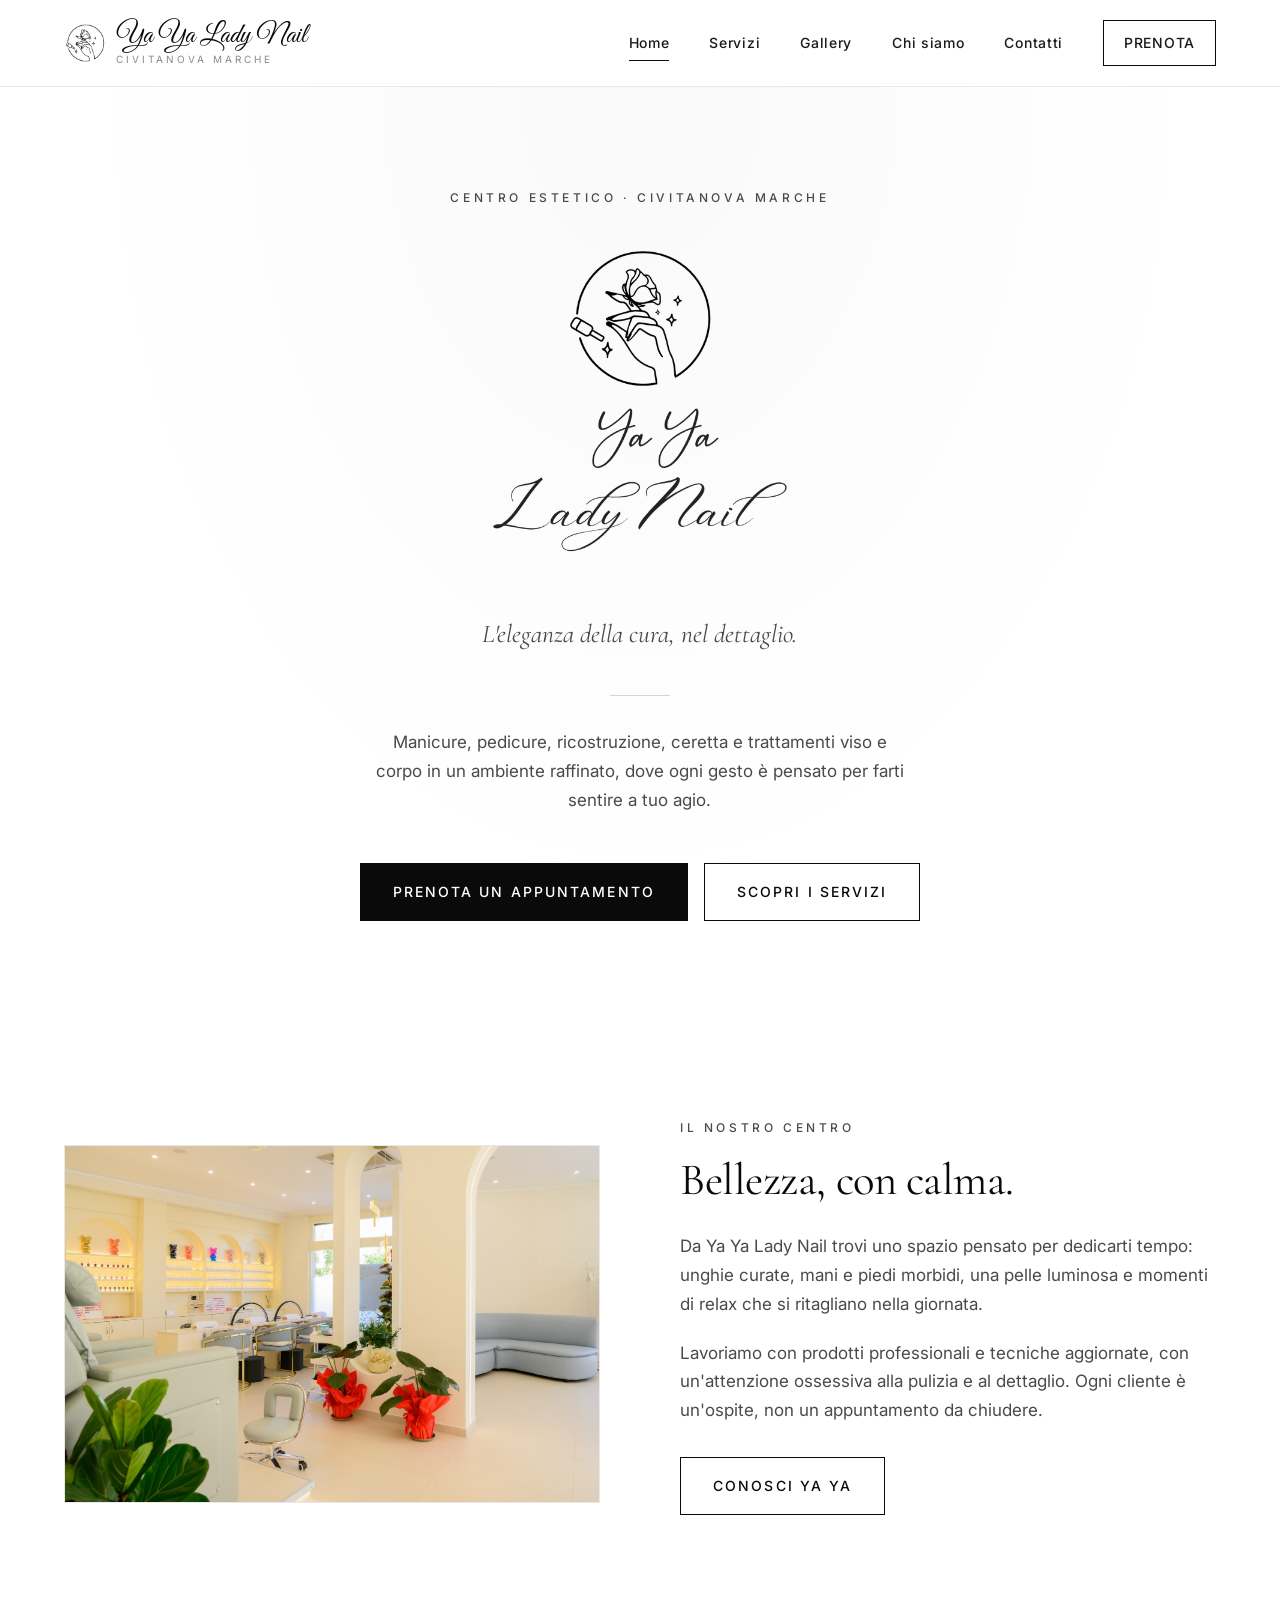
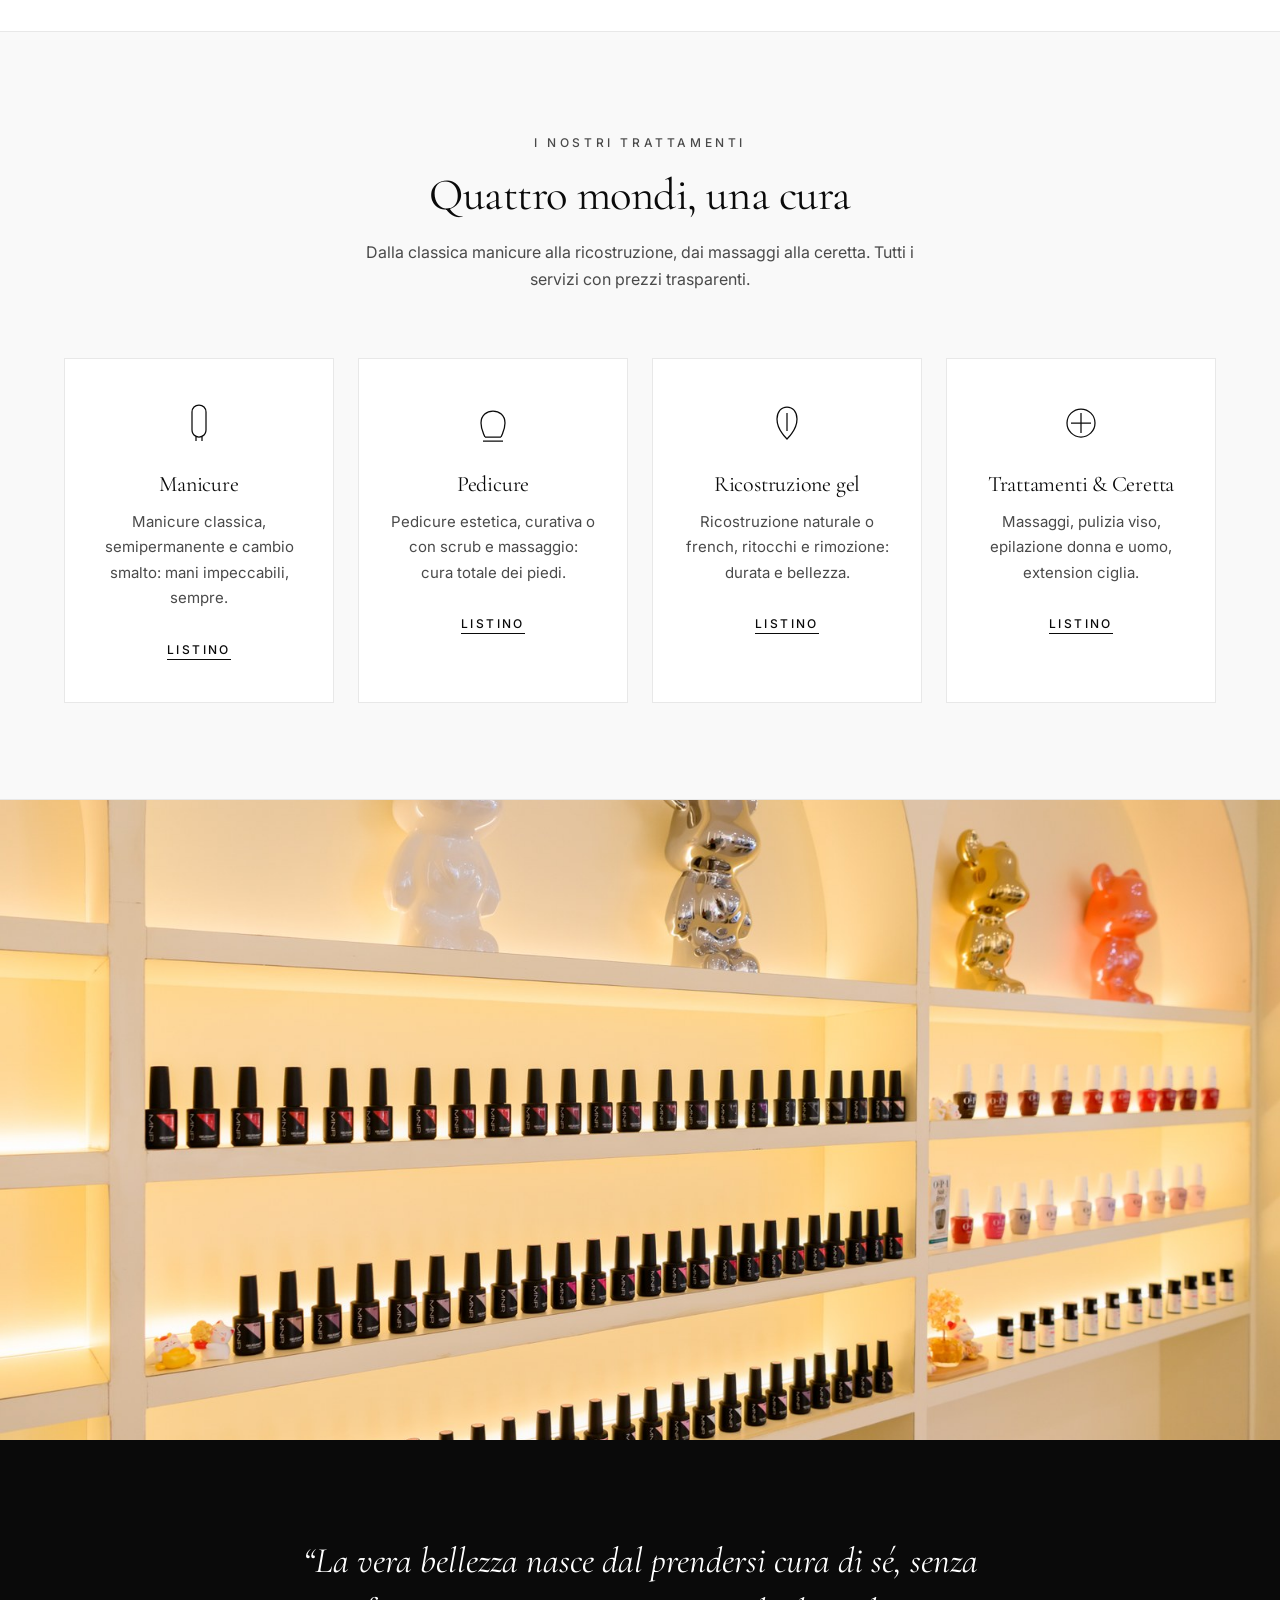
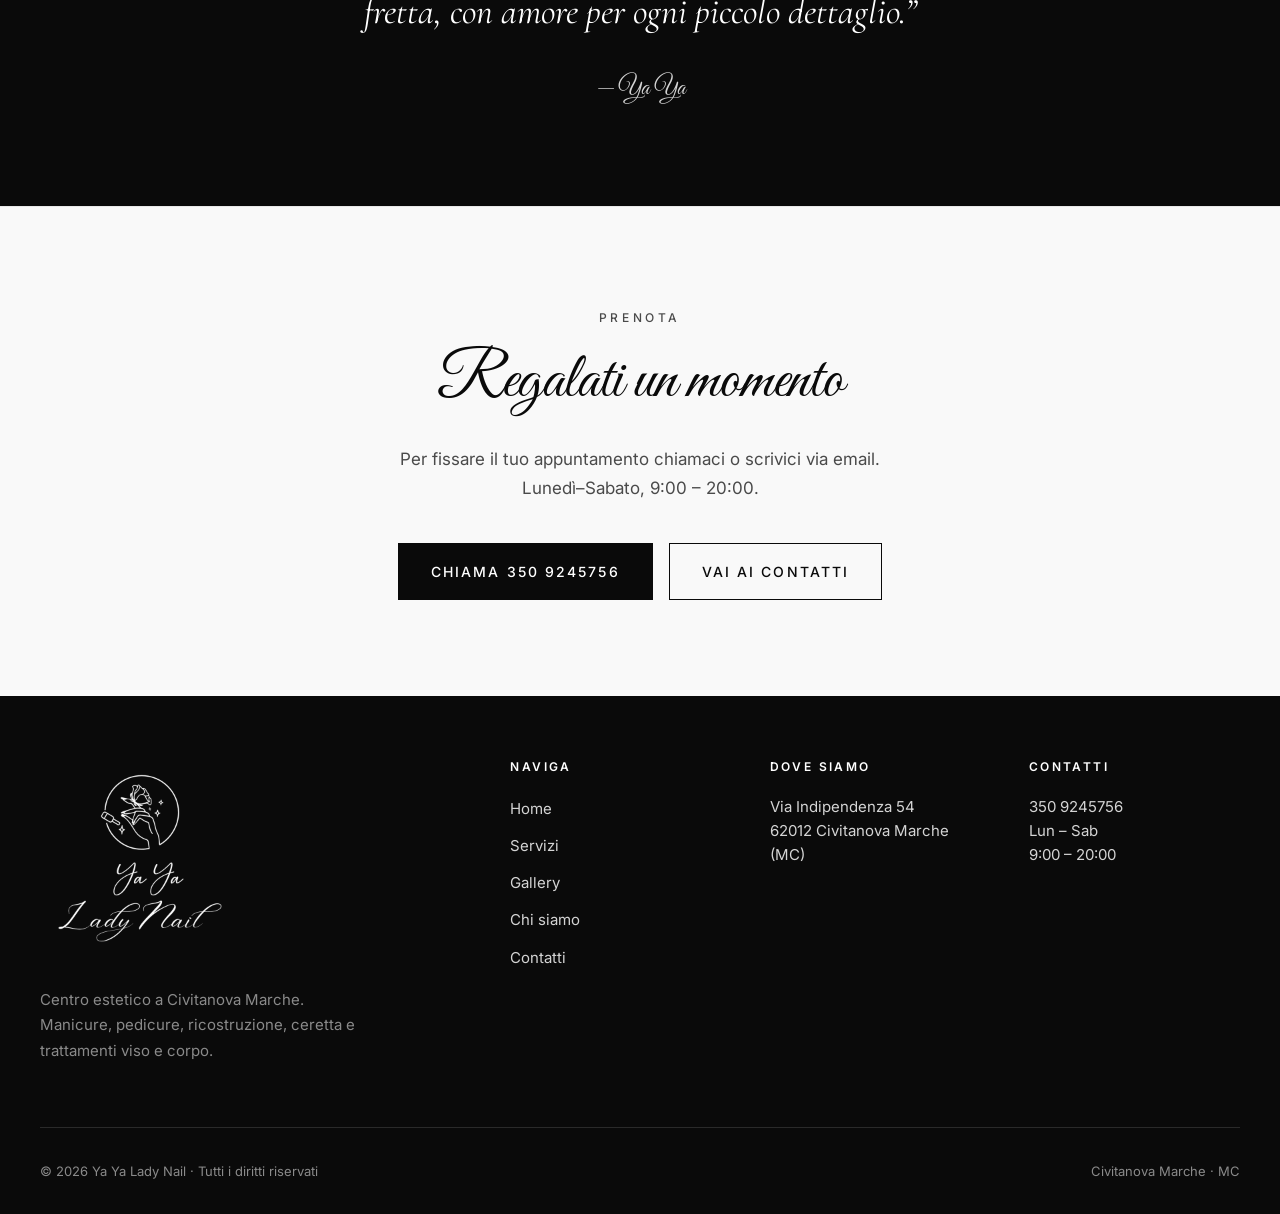
==== commit 1e7ed307: "feat(yaya): integra logo brand su header, hero, footer e favicon - logo.png: versione full (icona + " ====
--- a/yaya/index.html
+++ b/yaya/index.html
@@ -10,14 +10,19 @@
 <link rel="preconnect" href="https://fonts.gstatic.com" crossorigin />
 <link href="https://fonts.googleapis.com/css2?family=Cormorant+Garamond:ital,wght@0,400;0,500;0,600;1,400&family=Great+Vibes&family=Inter:wght@400;500;600&display=swap" rel="stylesheet" />
 <link rel="stylesheet" href="assets/css/style.css" />
+<link rel="icon" type="image/png" href="assets/img/favicon.png" />
+<link rel="apple-touch-icon" href="assets/img/apple-touch-icon.png" />
 </head>
 <body>
 
 <header class="site-header">
   <div class="header-inner">
-    <a href="index.html" class="brand">
-      Ya Ya Lady Nail
-      <small>Civitanova Marche</small>
+    <a href="index.html" class="brand" aria-label="Ya Ya Lady Nail — Civitanova Marche">
+      <img src="assets/img/logo-icon.png" alt="" class="brand-icon" />
+      <span class="brand-text">
+        Ya Ya Lady Nail
+        <small>Civitanova Marche</small>
+      </span>
     </a>
     <button class="menu-toggle" aria-label="Apri menu" aria-expanded="false">
       <span></span><span></span><span></span>
@@ -38,7 +43,9 @@
   <section class="hero">
     <div class="hero-content">
       <span class="eyebrow">Centro Estetico · Civitanova Marche</span>
-      <h1>Ya Ya Lady Nail</h1>
+      <h1 class="hero-logo">
+        <img src="assets/img/logo.png" alt="Ya Ya Lady Nail" />
+      </h1>
       <p class="subtitle">L'eleganza della cura, nel dettaglio.</p>
       <div class="hero-divider"></div>
       <p class="lead">
@@ -175,7 +182,9 @@
 <footer class="site-footer">
   <div class="footer-grid">
     <div class="footer-brand">
-      <a href="index.html" class="brand">Ya Ya Lady Nail</a>
+      <a href="index.html" class="brand" aria-label="Ya Ya Lady Nail">
+        <img src="assets/img/logo.png" alt="Ya Ya Lady Nail" class="footer-logo" />
+      </a>
       <p>Centro estetico a Civitanova Marche.
       Manicure, pedicure, ricostruzione, ceretta e trattamenti viso e corpo.</p>
     </div>
--- a/yaya/assets/css/style.css
+++ b/yaya/assets/css/style.css
@@ -142,6 +142,9 @@
 }
 
 .brand {
+  display: inline-flex;
+  align-items: center;
+  gap: 0.625rem;
   font-family: var(--font-script);
   font-size: 1.75rem;
   line-height: 1;
@@ -149,6 +152,18 @@
 }
 
 .brand:hover { opacity: 1; }
+
+.brand-icon {
+  width: 42px;
+  height: 42px;
+  display: block;
+  flex-shrink: 0;
+}
+
+.brand-text {
+  display: inline-flex;
+  flex-direction: column;
+}
 
 .brand small {
   display: block;
@@ -158,6 +173,32 @@
   text-transform: uppercase;
   color: var(--gray-500);
   margin-top: 0.25rem;
+}
+
+@media (max-width: 480px) {
+  .brand { font-size: 1.4rem; gap: 0.5rem; }
+  .brand-icon { width: 36px; height: 36px; }
+  .brand small { font-size: 0.55rem; }
+}
+
+/* Hero logo */
+.hero-logo {
+  margin: 0 auto 1.5rem;
+  line-height: 0;
+}
+
+.hero-logo img {
+  width: clamp(220px, 32vw, 360px);
+  height: auto;
+  display: inline-block;
+}
+
+/* Footer logo (versione bianca) */
+.footer-logo {
+  width: clamp(140px, 20vw, 200px);
+  height: auto;
+  display: block;
+  filter: brightness(0) invert(1);
 }
 
 .nav {
@@ -322,6 +363,11 @@
   font-size: clamp(3.5rem, 9vw, 7rem);
   line-height: 1;
   margin-bottom: 1rem;
+}
+
+.hero h1.hero-logo {
+  font-size: 0;
+  margin-bottom: 1.5rem;
 }
 
 .hero .subtitle {
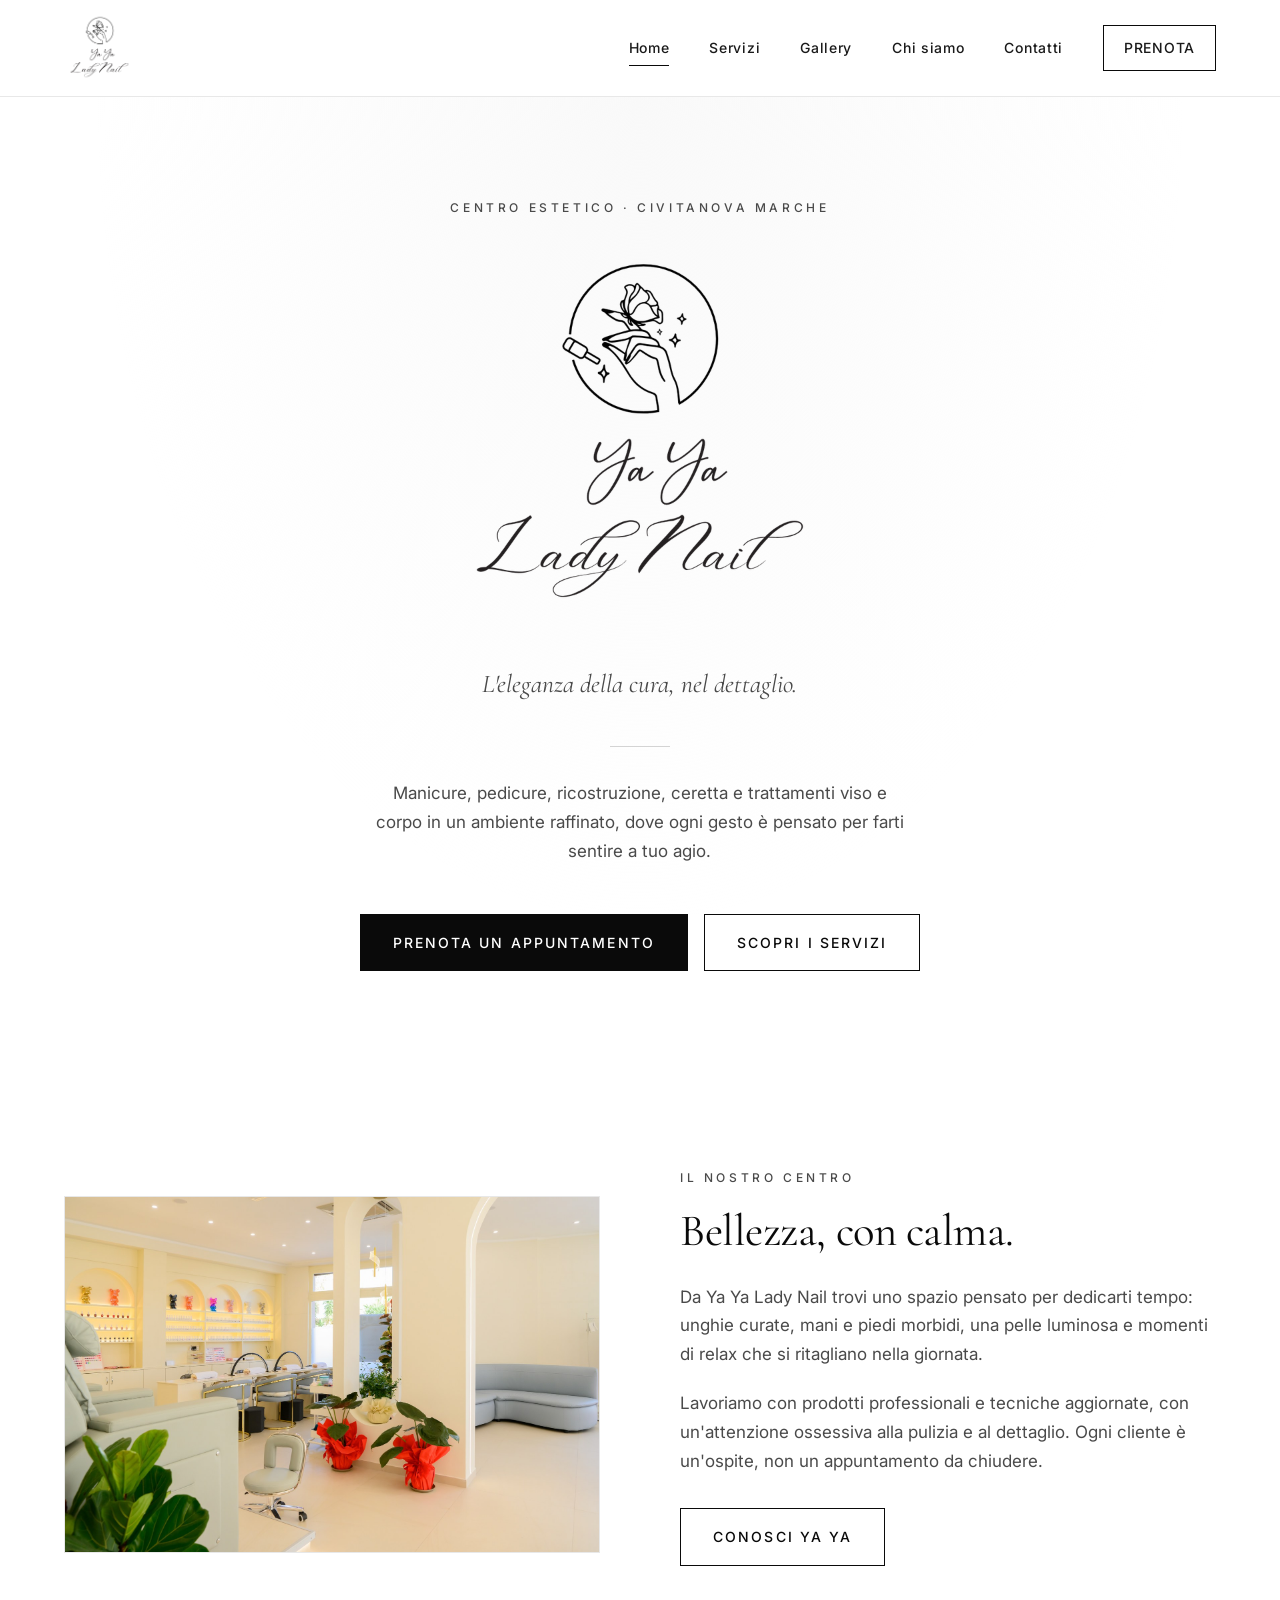
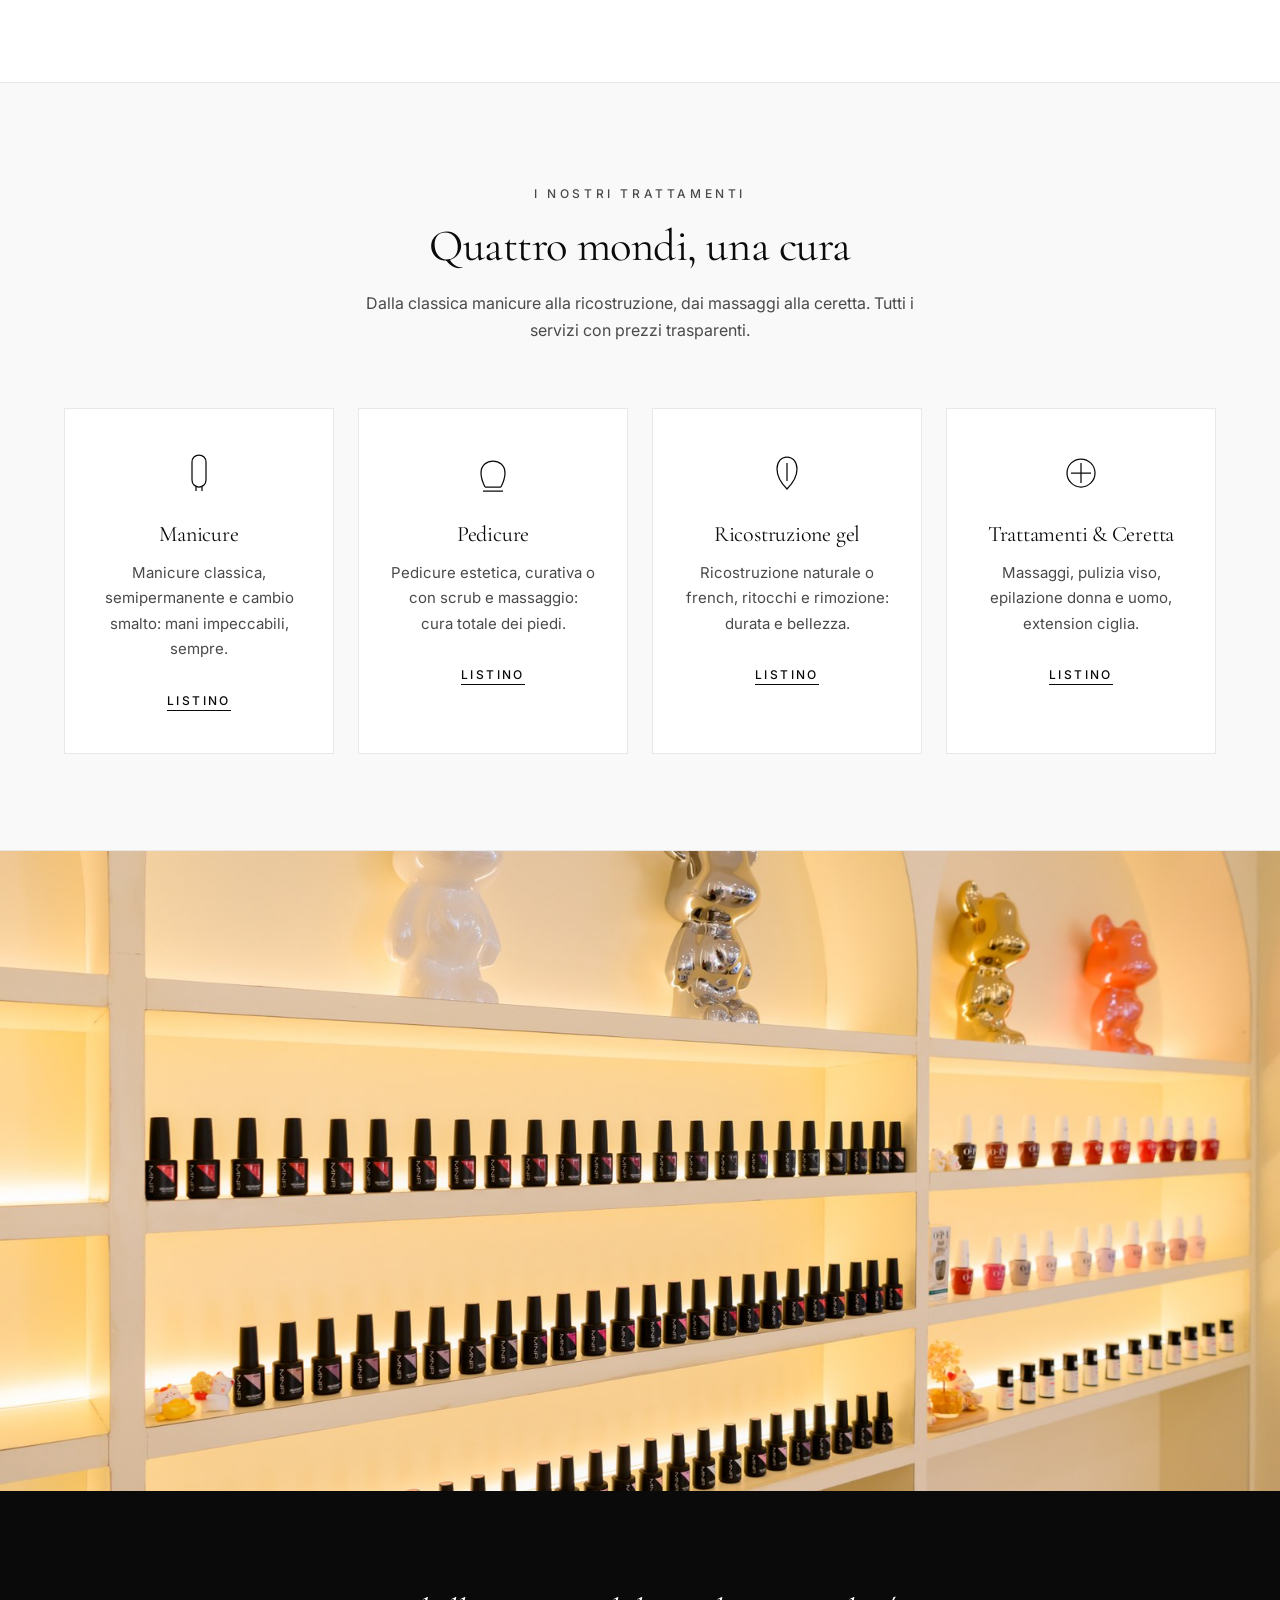
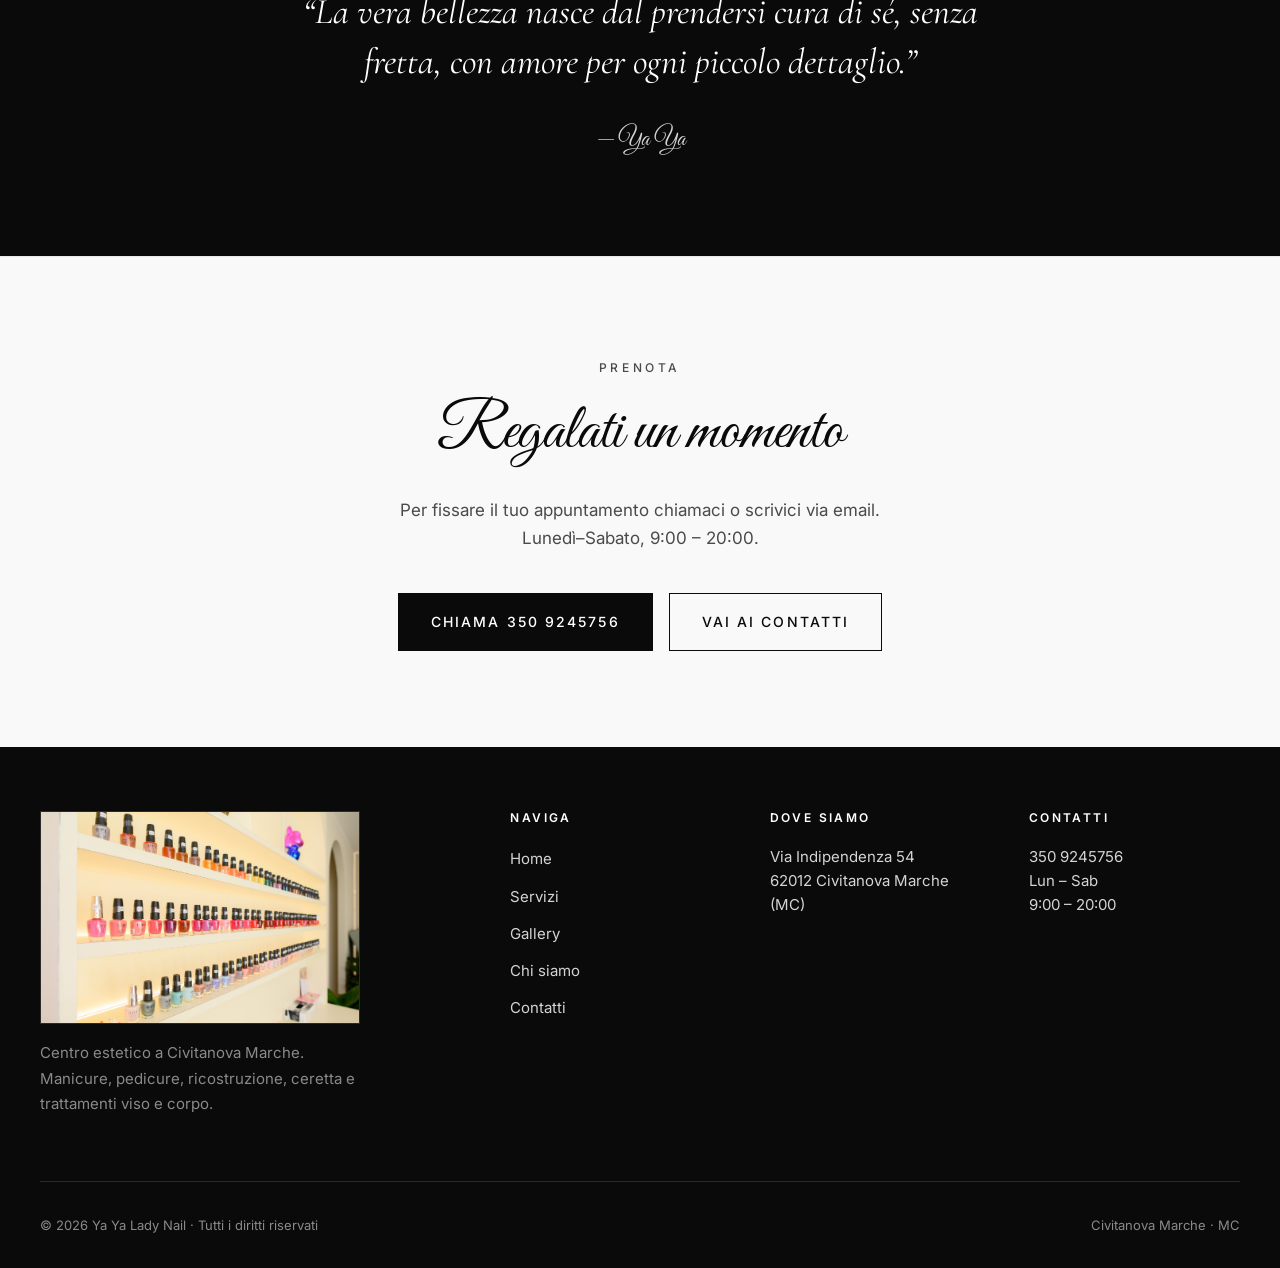
==== commit ce64f133: "fix(yaya): logo originale completo nel header, foto al posto del logo nel footer - Header: usato log" ====
--- a/yaya/index.html
+++ b/yaya/index.html
@@ -17,12 +17,8 @@
 
 <header class="site-header">
   <div class="header-inner">
-    <a href="index.html" class="brand" aria-label="Ya Ya Lady Nail — Civitanova Marche">
-      <img src="assets/img/logo-icon.png" alt="" class="brand-icon" />
-      <span class="brand-text">
-        Ya Ya Lady Nail
-        <small>Civitanova Marche</small>
-      </span>
+    <a href="index.html" class="brand" aria-label="Ya Ya Lady Nail">
+      <img src="assets/img/logo.png" alt="Ya Ya Lady Nail" class="brand-logo" />
     </a>
     <button class="menu-toggle" aria-label="Apri menu" aria-expanded="false">
       <span></span><span></span><span></span>
@@ -182,9 +178,7 @@
 <footer class="site-footer">
   <div class="footer-grid">
     <div class="footer-brand">
-      <a href="index.html" class="brand" aria-label="Ya Ya Lady Nail">
-        <img src="assets/img/logo.png" alt="Ya Ya Lady Nail" class="footer-logo" />
-      </a>
+      <img src="assets/img/chi-siamo-02.jpg" alt="Centro estetico Ya Ya Lady Nail" class="footer-photo" loading="lazy" />
       <p>Centro estetico a Civitanova Marche.
       Manicure, pedicure, ricostruzione, ceretta e trattamenti viso e corpo.</p>
     </div>
--- a/yaya/assets/css/style.css
+++ b/yaya/assets/css/style.css
@@ -136,7 +136,7 @@
   display: flex;
   align-items: center;
   justify-content: space-between;
-  padding: 1.25rem 1.5rem;
+  padding: 0.75rem 1.5rem;
   max-width: var(--container);
   margin: 0 auto;
 }
@@ -144,41 +144,19 @@
 .brand {
   display: inline-flex;
   align-items: center;
-  gap: 0.625rem;
-  font-family: var(--font-script);
-  font-size: 1.75rem;
-  line-height: 1;
-  color: var(--black);
+  line-height: 0;
 }
 
 .brand:hover { opacity: 1; }
 
-.brand-icon {
-  width: 42px;
-  height: 42px;
+.brand-logo {
+  height: 72px;
+  width: auto;
   display: block;
-  flex-shrink: 0;
-}
-
-.brand-text {
-  display: inline-flex;
-  flex-direction: column;
-}
-
-.brand small {
-  display: block;
-  font-family: var(--font-sans);
-  font-size: 0.625rem;
-  letter-spacing: 0.3em;
-  text-transform: uppercase;
-  color: var(--gray-500);
-  margin-top: 0.25rem;
-}
-
-@media (max-width: 480px) {
-  .brand { font-size: 1.4rem; gap: 0.5rem; }
-  .brand-icon { width: 36px; height: 36px; }
-  .brand small { font-size: 0.55rem; }
+}
+
+@media (max-width: 600px) {
+  .brand-logo { height: 56px; }
 }
 
 /* Hero logo */
@@ -188,17 +166,20 @@
 }
 
 .hero-logo img {
-  width: clamp(220px, 32vw, 360px);
+  width: clamp(240px, 36vw, 400px);
   height: auto;
   display: inline-block;
 }
 
-/* Footer logo (versione bianca) */
-.footer-logo {
-  width: clamp(140px, 20vw, 200px);
-  height: auto;
+/* Footer photo */
+.footer-photo {
+  width: 100%;
+  max-width: 320px;
+  aspect-ratio: 3 / 2;
+  object-fit: cover;
   display: block;
-  filter: brightness(0) invert(1);
+  margin-bottom: 1rem;
+  border: 1px solid var(--gray-900);
 }
 
 .nav {
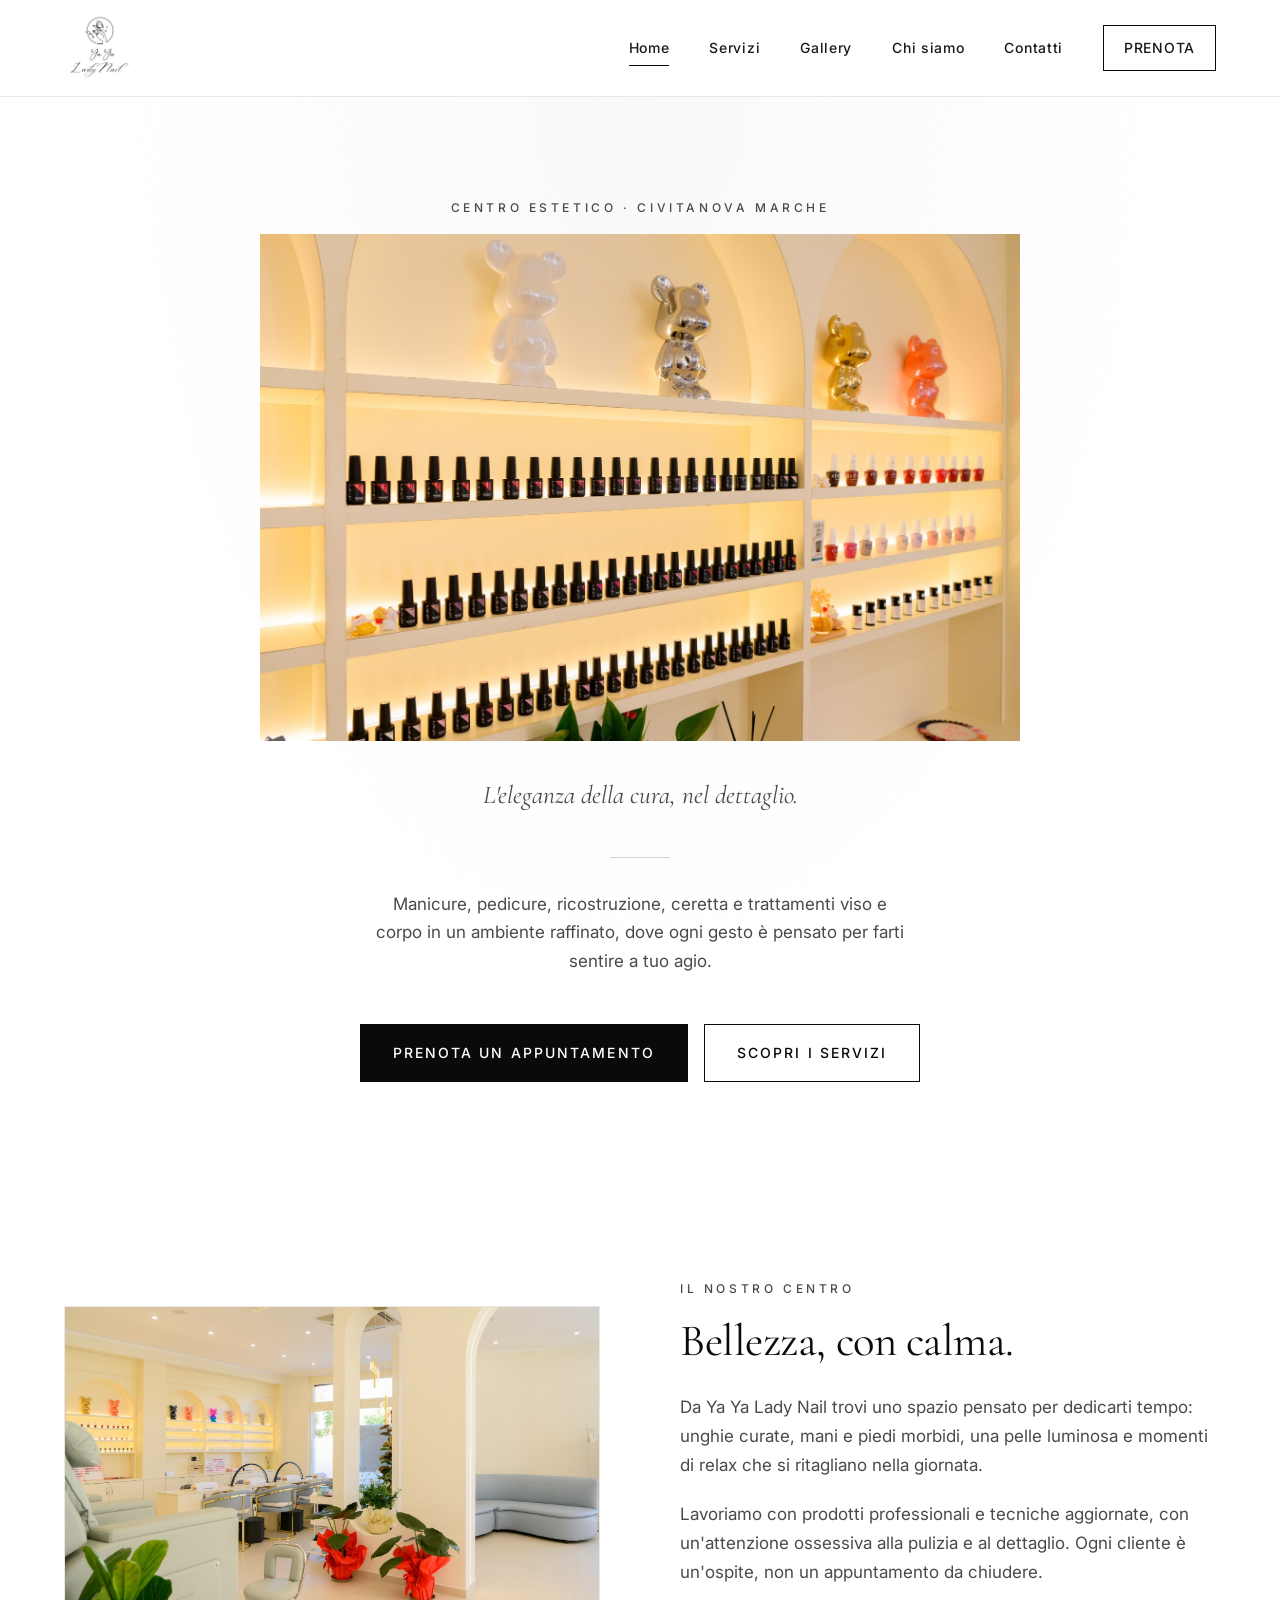
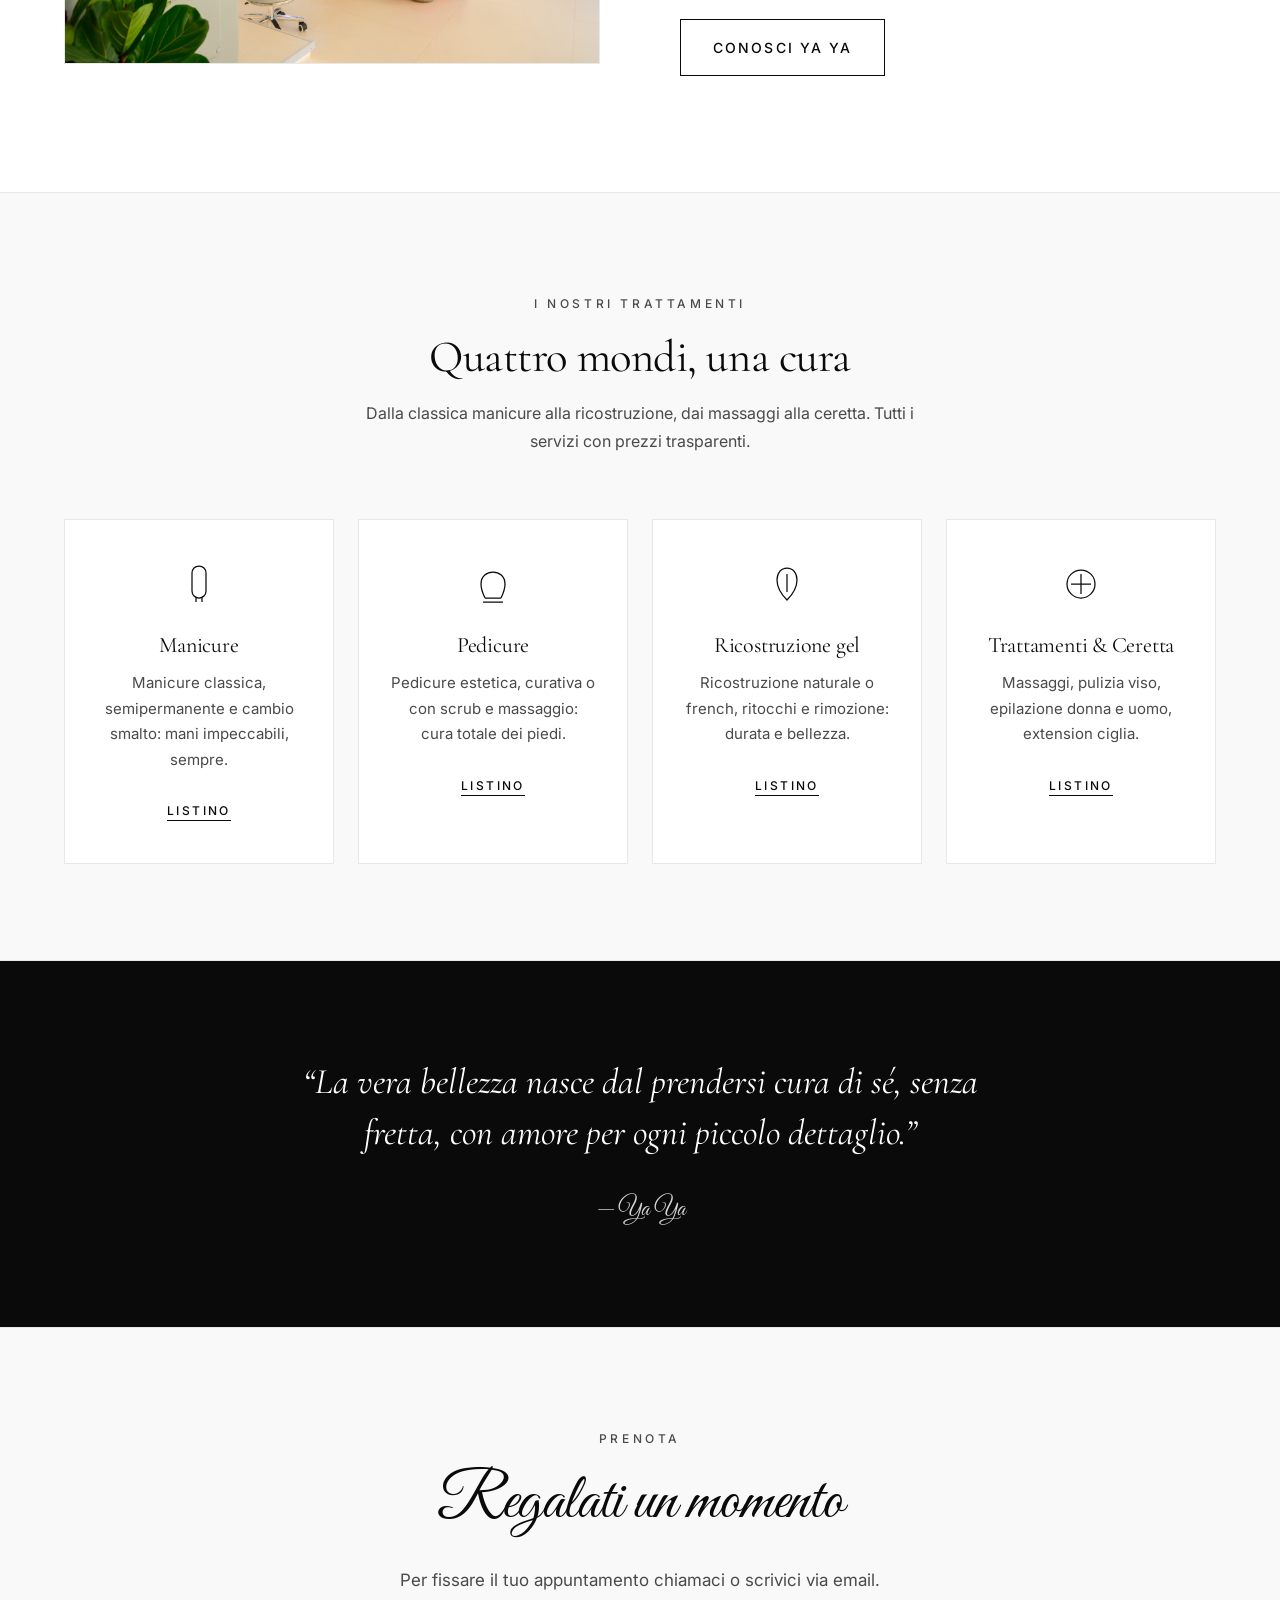
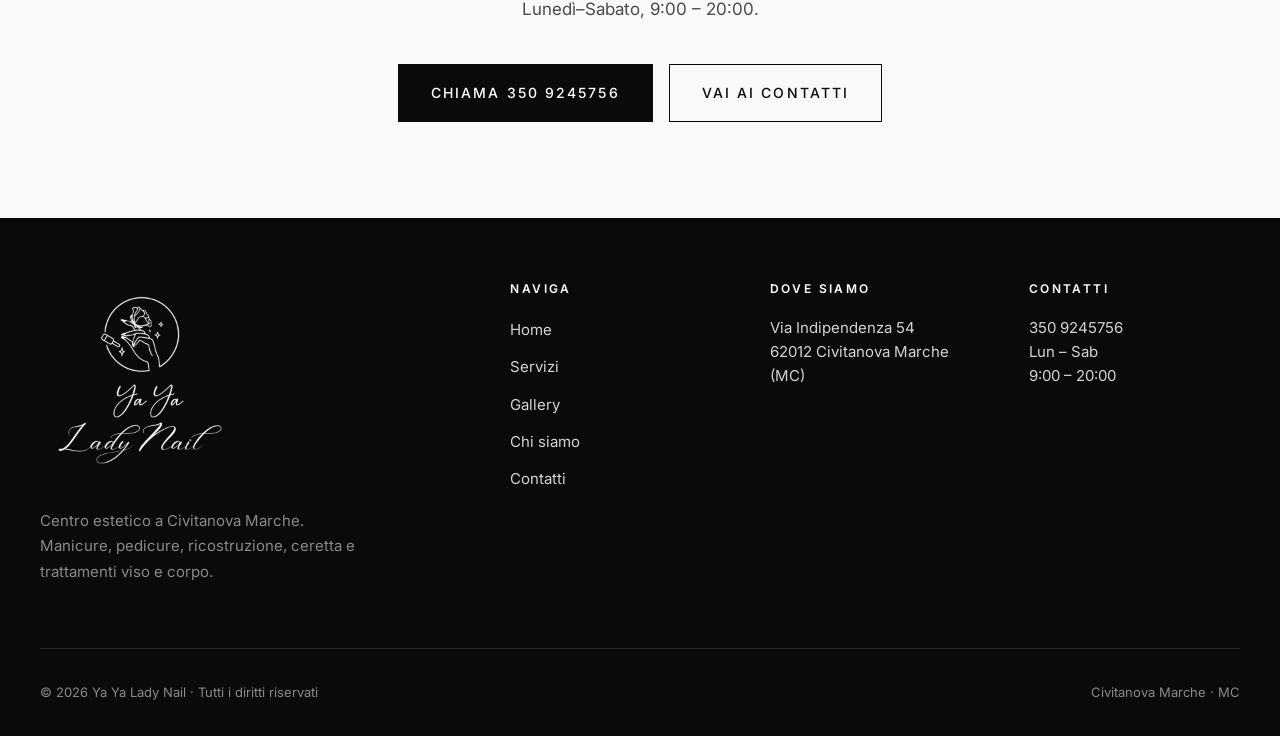
==== commit 12c87c76: "fix(yaya): ripristina logo nel footer, sostituisce logo nell'hero con foto - Footer (5 pagine): logo" ====
--- a/yaya/index.html
+++ b/yaya/index.html
@@ -39,9 +39,9 @@
   <section class="hero">
     <div class="hero-content">
       <span class="eyebrow">Centro Estetico · Civitanova Marche</span>
-      <h1 class="hero-logo">
-        <img src="assets/img/logo.png" alt="Ya Ya Lady Nail" />
-      </h1>
+      <div class="hero-photo">
+        <img src="assets/img/home-02.jpg" alt="Ya Ya Lady Nail — Civitanova Marche" />
+      </div>
       <p class="subtitle">L'eleganza della cura, nel dettaglio.</p>
       <div class="hero-divider"></div>
       <p class="lead">
@@ -144,10 +144,6 @@
     </div>
   </section>
 
-  <div class="image-banner reveal">
-    <img src="assets/img/home-02.jpg" alt="Dettagli del centro estetico Ya Ya Lady Nail" loading="lazy" />
-  </div>
-
   <section class="quote">
     <div class="container-narrow reveal">
       <blockquote>
@@ -178,7 +174,9 @@
 <footer class="site-footer">
   <div class="footer-grid">
     <div class="footer-brand">
-      <img src="assets/img/chi-siamo-02.jpg" alt="Centro estetico Ya Ya Lady Nail" class="footer-photo" loading="lazy" />
+      <a href="index.html" class="brand" aria-label="Ya Ya Lady Nail">
+        <img src="assets/img/logo.png" alt="Ya Ya Lady Nail" class="footer-logo" />
+      </a>
       <p>Centro estetico a Civitanova Marche.
       Manicure, pedicure, ricostruzione, ceretta e trattamenti viso e corpo.</p>
     </div>
--- a/yaya/assets/css/style.css
+++ b/yaya/assets/css/style.css
@@ -159,27 +159,28 @@
   .brand-logo { height: 56px; }
 }
 
-/* Hero logo */
-.hero-logo {
-  margin: 0 auto 1.5rem;
-  line-height: 0;
-}
-
-.hero-logo img {
-  width: clamp(240px, 36vw, 400px);
-  height: auto;
-  display: inline-block;
-}
-
-/* Footer photo */
-.footer-photo {
+/* Hero photo (sostituisce il vecchio hero-logo / h1 testuale) */
+.hero-photo {
+  margin: 0 auto 2rem;
+  width: clamp(280px, 70vw, 760px);
+  aspect-ratio: 3 / 2;
+  overflow: hidden;
+  background: var(--gray-100);
+}
+
+.hero-photo img {
   width: 100%;
-  max-width: 320px;
-  aspect-ratio: 3 / 2;
+  height: 100%;
   object-fit: cover;
   display: block;
-  margin-bottom: 1rem;
-  border: 1px solid var(--gray-900);
+}
+
+/* Footer logo (versione bianca) */
+.footer-logo {
+  width: clamp(140px, 20vw, 200px);
+  height: auto;
+  display: block;
+  filter: brightness(0) invert(1);
 }
 
 .nav {
@@ -344,11 +345,6 @@
   font-size: clamp(3.5rem, 9vw, 7rem);
   line-height: 1;
   margin-bottom: 1rem;
-}
-
-.hero h1.hero-logo {
-  font-size: 0;
-  margin-bottom: 1.5rem;
 }
 
 .hero .subtitle {
